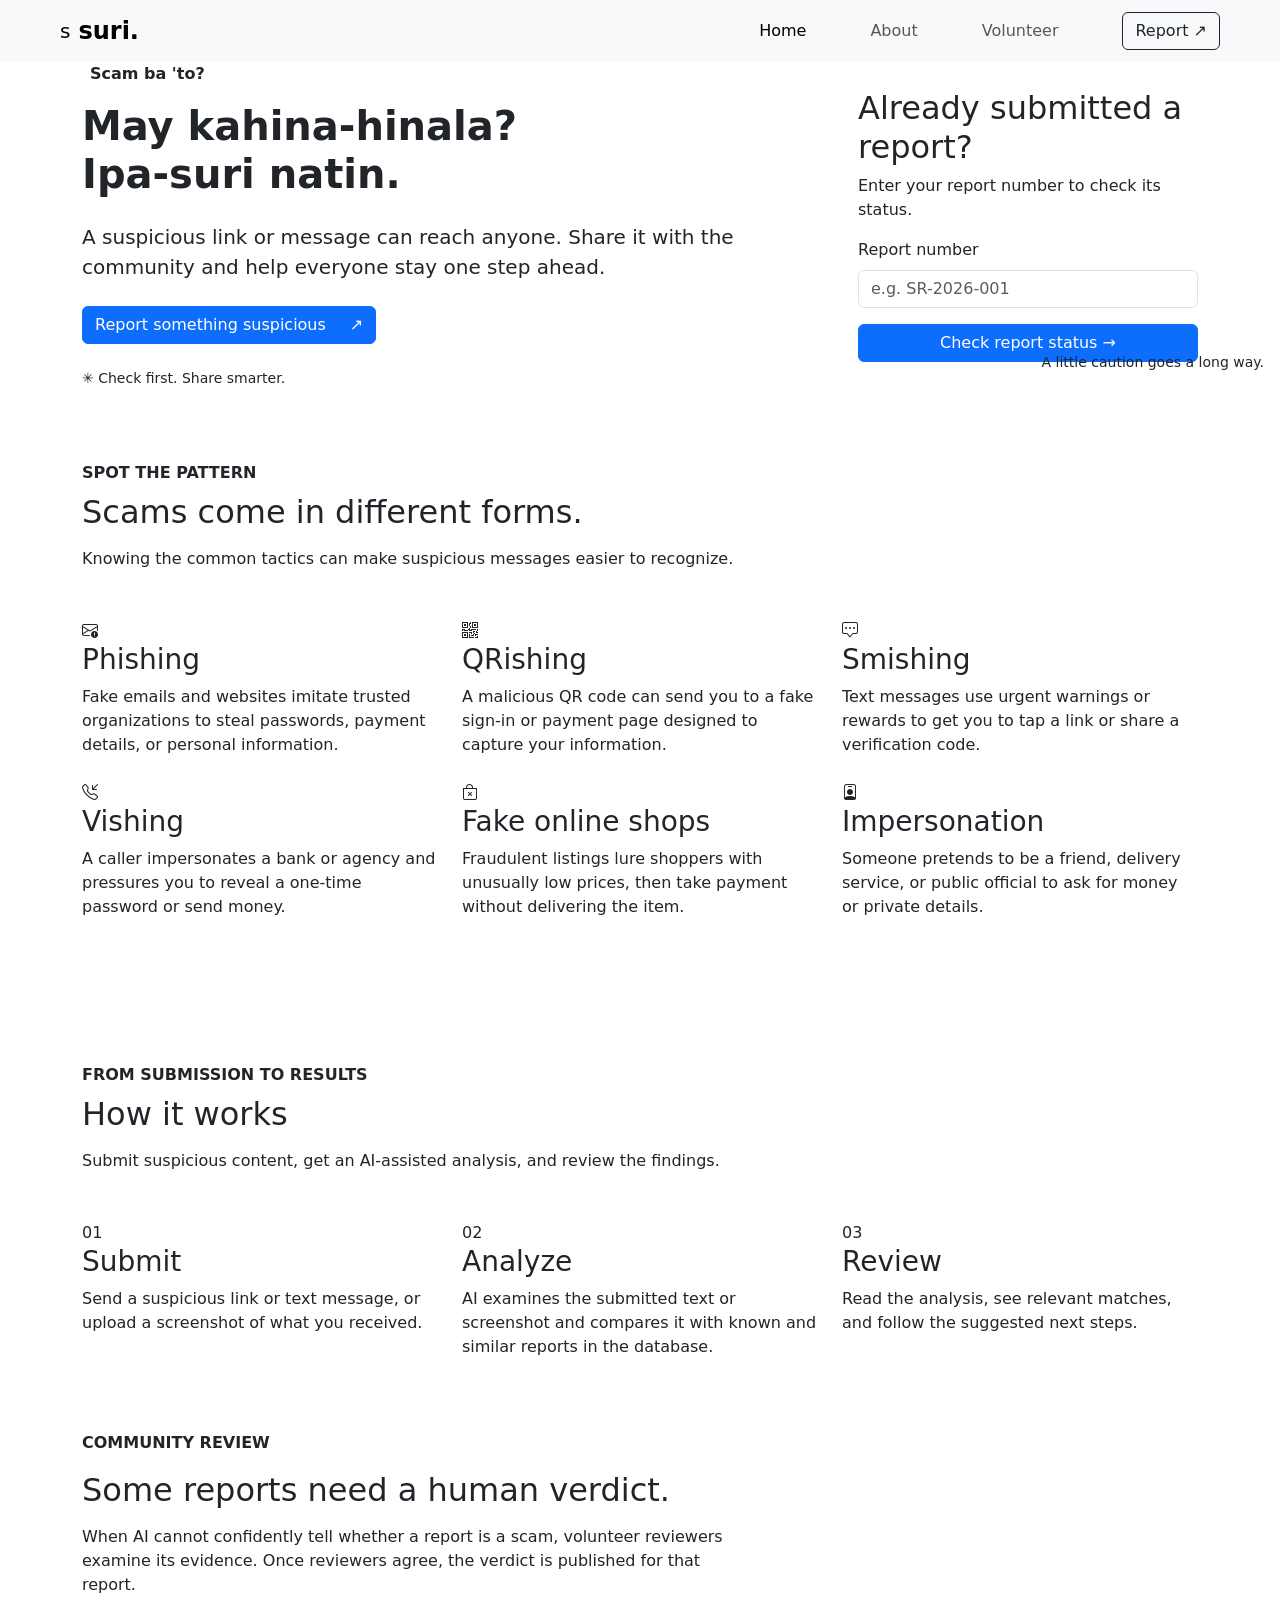
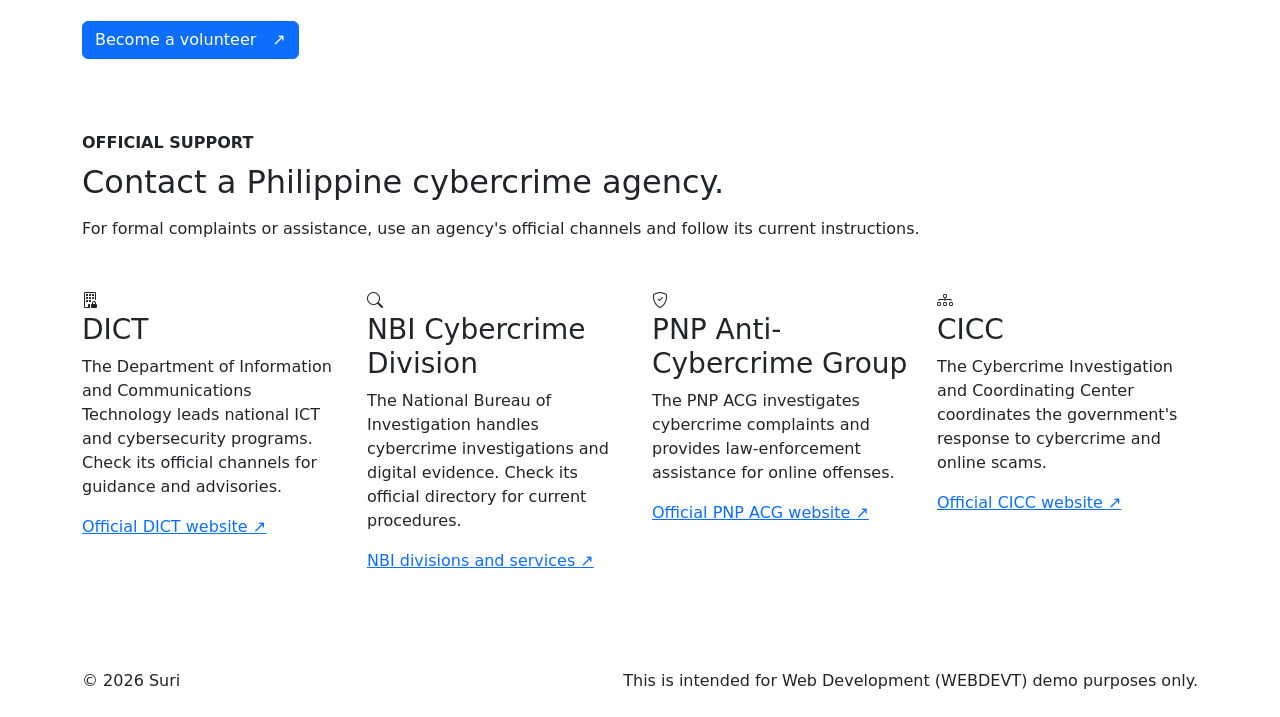
==== index.html @ 68a92396 "Skeletal Commits" ====
<!doctype html>
<html lang="en">
  <head>
    <meta charset="utf-8">
    <meta name="viewport" content="width=device-width, initial-scale=1">
    <meta name="theme-color" content="#f7f7f2">
    <meta name="description" content="A community space to check suspicious links and messages before they spread." >
    <title>Suri | Scam ba 'to?</title>

    <!-- Bootstrap supplies the responsive layout and common interface styles. -->
    <link href="https://cdn.jsdelivr.net/npm/bootstrap@5.3.3/dist/css/bootstrap.min.css" rel="stylesheet" integrity="sha384-QWTKZyjpPEjISv5WaRU9OFeRpok6YctnYmDr5pNlyT2bRjXh0JMhjY6hW+ALEwIH" crossorigin="anonymous">
    <link rel="stylesheet" href="https://cdn.jsdelivr.net/npm/bootstrap-icons@1.11.3/font/bootstrap-icons.min.css">
    <!-- A display font paired with a readable body font gives the page its own voice. -->
    <link rel="preconnect" href="https://fonts.googleapis.com">
    <link rel="preconnect" href="https://fonts.gstatic.com" crossorigin>
    <link href="https://fonts.googleapis.com/css2?family=DM+Sans:wght@400;500;600;700&family=Space+Grotesk:wght@500;600;700&display=swap" rel="stylesheet">
    <link rel="stylesheet" href="styles/index.css">
    <link rel="stylesheet" href="styles/menu.css">
    <link rel="stylesheet" href="styles/hero.css">
    <link rel="stylesheet" href="styles/report-lookup.css">
    <link rel="stylesheet" href="styles/scams.css">
    <link rel="stylesheet" href="styles/how-it-works.css">
    <link rel="stylesheet" href="styles/volunteer.css">
    <link rel="stylesheet" href="styles/agencies.css">
    <link rel="stylesheet" href="styles/footer.css">
    <script src="scripts/hero.js" defer></script>
    <script src="scripts/menu.js" defer></script>
    <script src="scripts/report-lookup.js" defer></script>
    <script src="scripts/volunteer.js" defer></script>
  </head>
  <body>
    <!-- A sticky header keeps the main actions close while the page is in view. -->
    <header class="navbar navbar-expand-md sticky-top bg-light px-3 px-lg-5">
      <div class="container-fluid">
      <a class="navbar-brand d-flex align-items-center gap-2 mb-0" href="#home" aria-label="Suri home">
        <span class="brand-mark" aria-hidden="true">s</span>
        <span class="brand-name fs-4 fw-bold">suri<span class="brand-period">.</span></span>
      </a>

      <button class="navbar-toggler" type="button" aria-label="Open navigation menu" aria-expanded="false" aria-controls="site-navigation">
        <span class="navbar-toggler-icon" aria-hidden="true"></span>
      </button>

      <nav class="collapse navbar-collapse justify-content-md-end" id="site-navigation" aria-label="Main navigation">
        <div class="navbar-nav align-items-md-center gap-md-5">
          <a class="nav-link active" href="#home" aria-current="page">Home</a>
          <a class="nav-link" href="#how-it-works">About</a>
          <a class="nav-link" href="#volunteer">Volunteer</a>
          <a class="btn btn-outline-dark ms-md-2" href="report.html">Report <span aria-hidden="true">↗</span></a>
        </div>
      </nav>
      </div>
    </header>

    <main>
      <!-- The hero fills the space below the header and uses a photo selected in scripts/hero.js. -->
      <section class="hero d-flex align-items-center position-relative overflow-hidden" id="home" aria-labelledby="hero-title">
        <div class="container position-relative">
          <div class="row g-5 align-items-center">
            <div class="col-lg-8 hero-content">
              <p class="hero-eyebrow d-flex align-items-center gap-2 fw-bold mb-3"><span class="eyebrow-dot" aria-hidden="true"></span> Scam ba 'to?</p>
              <h1 class="hero-title fw-semibold mb-0" id="hero-title">May kahina-hinala?<br><span>Ipa-suri natin.</span></h1>
              <p class="hero-description lead my-4">A suspicious link or message can reach anyone. Share it with the community and help everyone stay one step ahead.</p>
              <a class="btn btn-primary d-inline-flex align-items-center gap-4" href="report.html">Report something suspicious <span aria-hidden="true">↗</span></a>
              <p class="hero-note small mt-4 mb-0"><span aria-hidden="true">✳</span> Check first. Share smarter.</p>
            </div>
            <div class="col-lg-4">
              <aside class="report-lookup" id="report" aria-labelledby="report-lookup-title">
                <h2 class="report-lookup-title" id="report-lookup-title">Already submitted a report?</h2>
                <p class="report-lookup-copy">Enter your report number to check its status.</p>
                <form id="report-lookup-form">
                  <label class="form-label" for="report-number">Report number</label>
                  <input class="form-control mb-3" id="report-number" name="report-number" type="text" placeholder="e.g. SR-2026-001" autocomplete="off" required>
                  <button class="btn btn-primary w-100" type="submit">Check report status <span aria-hidden="true">→</span></button>
                  <p class="report-lookup-feedback small mt-3 mb-0" id="report-lookup-feedback" role="status" aria-live="polite" hidden></p>
                </form>
              </aside>
            </div>
          </div>
        </div>
        <p class="photo-credit position-absolute bottom-0 end-0 small m-3">A little caution goes a long way.</p>
      </section>

      <!-- Static cards introduce common scam categories without needing JavaScript. -->
      <section class="scam-types py-5" id="scam-types" aria-labelledby="scam-types-title">
        <div class="container py-lg-4">
          <div class="scam-types-heading mb-4 mb-lg-5">
            <p class="scam-types-kicker text-uppercase fw-bold mb-2">Spot the pattern</p>
            <h2 class="scam-types-title mb-3" id="scam-types-title">Scams come in different forms.</h2>
            <p class="scam-types-intro mb-0">Knowing the common tactics can make suspicious messages easier to recognize.</p>
          </div>

          <div class="row g-3 g-lg-4">
            <div class="col-md-6 col-lg-4">
              <article class="scam-card h-100">
                <span class="scam-icon" aria-hidden="true"><i class="bi bi-envelope-exclamation"></i></span>
                <h3 class="scam-card-title">Phishing</h3>
                <p class="scam-card-description mb-0">Fake emails and websites imitate trusted organizations to steal passwords, payment details, or personal information.</p>
              </article>
            </div>
            <div class="col-md-6 col-lg-4">
              <article class="scam-card h-100">
                <span class="scam-icon" aria-hidden="true"><i class="bi bi-qr-code"></i></span>
                <h3 class="scam-card-title">QRishing</h3>
                <p class="scam-card-description mb-0">A malicious QR code can send you to a fake sign-in or payment page designed to capture your information.</p>
              </article>
            </div>
            <div class="col-md-6 col-lg-4">
              <article class="scam-card h-100">
                <span class="scam-icon" aria-hidden="true"><i class="bi bi-chat-square-dots"></i></span>
                <h3 class="scam-card-title">Smishing</h3>
                <p class="scam-card-description mb-0">Text messages use urgent warnings or rewards to get you to tap a link or share a verification code.</p>
              </article>
            </div>
            <div class="col-md-6 col-lg-4">
              <article class="scam-card h-100">
                <span class="scam-icon" aria-hidden="true"><i class="bi bi-telephone-inbound"></i></span>
                <h3 class="scam-card-title">Vishing</h3>
                <p class="scam-card-description mb-0">A caller impersonates a bank or agency and pressures you to reveal a one-time password or send money.</p>
              </article>
            </div>
            <div class="col-md-6 col-lg-4">
              <article class="scam-card h-100">
                <span class="scam-icon" aria-hidden="true"><i class="bi bi-bag-x"></i></span>
                <h3 class="scam-card-title">Fake online shops</h3>
                <p class="scam-card-description mb-0">Fraudulent listings lure shoppers with unusually low prices, then take payment without delivering the item.</p>
              </article>
            </div>
            <div class="col-md-6 col-lg-4">
              <article class="scam-card h-100">
                <span class="scam-icon" aria-hidden="true"><i class="bi bi-person-badge"></i></span>
                <h3 class="scam-card-title">Impersonation</h3>
                <p class="scam-card-description mb-0">Someone pretends to be a friend, delivery service, or public official to ask for money or private details.</p>
              </article>
            </div>
          </div>
        </div>
      </section>

      <section class="how-it-works py-5" id="how-it-works" aria-labelledby="how-it-works-title">
        <div class="container py-lg-4">
          <div class="how-heading mb-5">
            <p class="how-kicker text-uppercase fw-bold mb-2">From submission to results</p>
            <h2 class="how-title mb-3" id="how-it-works-title">How it works</h2>
            <p class="how-intro mb-0">Submit suspicious content, get an AI-assisted analysis, and review the findings.</p>
          </div>

          <div class="how-steps row g-4 position-relative">
            <div class="col-md-4">
              <article class="how-step">
                <span class="step-number">01</span>
                <h3 class="step-title">Submit</h3>
                <p class="step-description mb-0">Send a suspicious link or text message, or upload a screenshot of what you received.</p>
              </article>
            </div>
            <div class="col-md-4">
              <article class="how-step">
                <span class="step-number">02</span>
                <h3 class="step-title">Analyze</h3>
                <p class="step-description mb-0">AI examines the submitted text or screenshot and compares it with known and similar reports in the database.</p>
              </article>
            </div>
            <div class="col-md-4">
              <article class="how-step">
                <span class="step-number">03</span>
                <h3 class="step-title">Review</h3>
                <p class="step-description mb-0">Read the analysis, see relevant matches, and follow the suggested next steps.</p>
              </article>
            </div>
          </div>
        </div>
      </section>

      <section class="volunteer-section position-relative d-flex align-items-center overflow-hidden" id="volunteer" aria-labelledby="volunteer-title">
        <div class="volunteer-parallax" aria-hidden="true"></div>
        <div class="volunteer-shade" aria-hidden="true"></div>
        <div class="container volunteer-content">
          <div class="row">
            <div class="col-lg-8 col-xl-7">
              <p class="volunteer-eyebrow text-uppercase fw-bold mb-3">Community review</p>
              <h2 class="volunteer-title mb-3" id="volunteer-title">Some reports need a human verdict.</h2>
              <p class="volunteer-description mb-4">When AI cannot confidently tell whether a report is a scam, volunteer reviewers examine its evidence. Once reviewers agree, the verdict is published for that report.</p>
              <button class="btn btn-primary d-inline-flex align-items-center gap-3" id="volunteer-button" type="button">Become a volunteer <span aria-hidden="true">↗</span></button>
              <p class="volunteer-feedback small mt-3 mb-0" id="volunteer-feedback" role="status" aria-live="polite" hidden></p>
            </div>
          </div>
        </div>
      </section>

      <section class="agency-directory py-5" id="agencies" aria-labelledby="agency-directory-title">
        <div class="container py-lg-4">
          <div class="agency-heading mb-4 mb-lg-5">
            <p class="agency-kicker text-uppercase fw-bold mb-2">Official support</p>
            <h2 class="agency-title mb-3" id="agency-directory-title">Contact a Philippine cybercrime agency.</h2>
            <p class="agency-intro mb-0">For formal complaints or assistance, use an agency's official channels and follow its current instructions.</p>
          </div>

          <div class="row g-3 g-lg-4">
            <div class="col-md-6 col-xl-3">
              <article class="agency-card h-100">
                <span class="agency-icon" aria-hidden="true"><i class="bi bi-building-lock"></i></span>
                <h3 class="agency-card-title">DICT</h3>
                <p class="agency-card-description">The Department of Information and Communications Technology leads national ICT and cybersecurity programs. Check its official channels for guidance and advisories.</p>
                <a class="agency-link" href="https://dict.gov.ph/" target="_blank" rel="noopener noreferrer">Official DICT website <span aria-hidden="true">↗</span></a>
              </article>
            </div>
            <div class="col-md-6 col-xl-3">
              <article class="agency-card h-100">
                <span class="agency-icon" aria-hidden="true"><i class="bi bi-search"></i></span>
                <h3 class="agency-card-title">NBI Cybercrime Division</h3>
                <p class="agency-card-description">The National Bureau of Investigation handles cybercrime investigations and digital evidence. Check its official directory for current procedures.</p>
                <a class="agency-link" href="https://nbi.gov.ph/overview/divisions/" target="_blank" rel="noopener noreferrer">NBI divisions and services <span aria-hidden="true">↗</span></a>
              </article>
            </div>
            <div class="col-md-6 col-xl-3">
              <article class="agency-card h-100">
                <span class="agency-icon" aria-hidden="true"><i class="bi bi-shield-check"></i></span>
                <h3 class="agency-card-title">PNP Anti-Cybercrime Group</h3>
                <p class="agency-card-description">The PNP ACG investigates cybercrime complaints and provides law-enforcement assistance for online offenses.</p>
                <a class="agency-link" href="https://acg.pnp.gov.ph/" target="_blank" rel="noopener noreferrer">Official PNP ACG website <span aria-hidden="true">↗</span></a>
              </article>
            </div>
            <div class="col-md-6 col-xl-3">
              <article class="agency-card h-100">
                <span class="agency-icon" aria-hidden="true"><i class="bi bi-diagram-3"></i></span>
                <h3 class="agency-card-title">CICC</h3>
                <p class="agency-card-description">The Cybercrime Investigation and Coordinating Center coordinates the government's response to cybercrime and online scams.</p>
                <a class="agency-link" href="https://cicc.gov.ph/" target="_blank" rel="noopener noreferrer">Official CICC website <span aria-hidden="true">↗</span></a>
              </article>
            </div>
          </div>
        </div>
      </section>
    </main>

    <footer class="site-footer py-4">
      <div class="container d-flex flex-column flex-sm-row justify-content-between align-items-sm-center gap-2">
        <p class="footer-copyright mb-0">&copy; 2026 Suri</p>
        <p class="footer-notice mb-0">This is intended for Web Development (WEBDEVT) demo purposes only.</p>
      </div>
    </footer>
  </body>
</html>
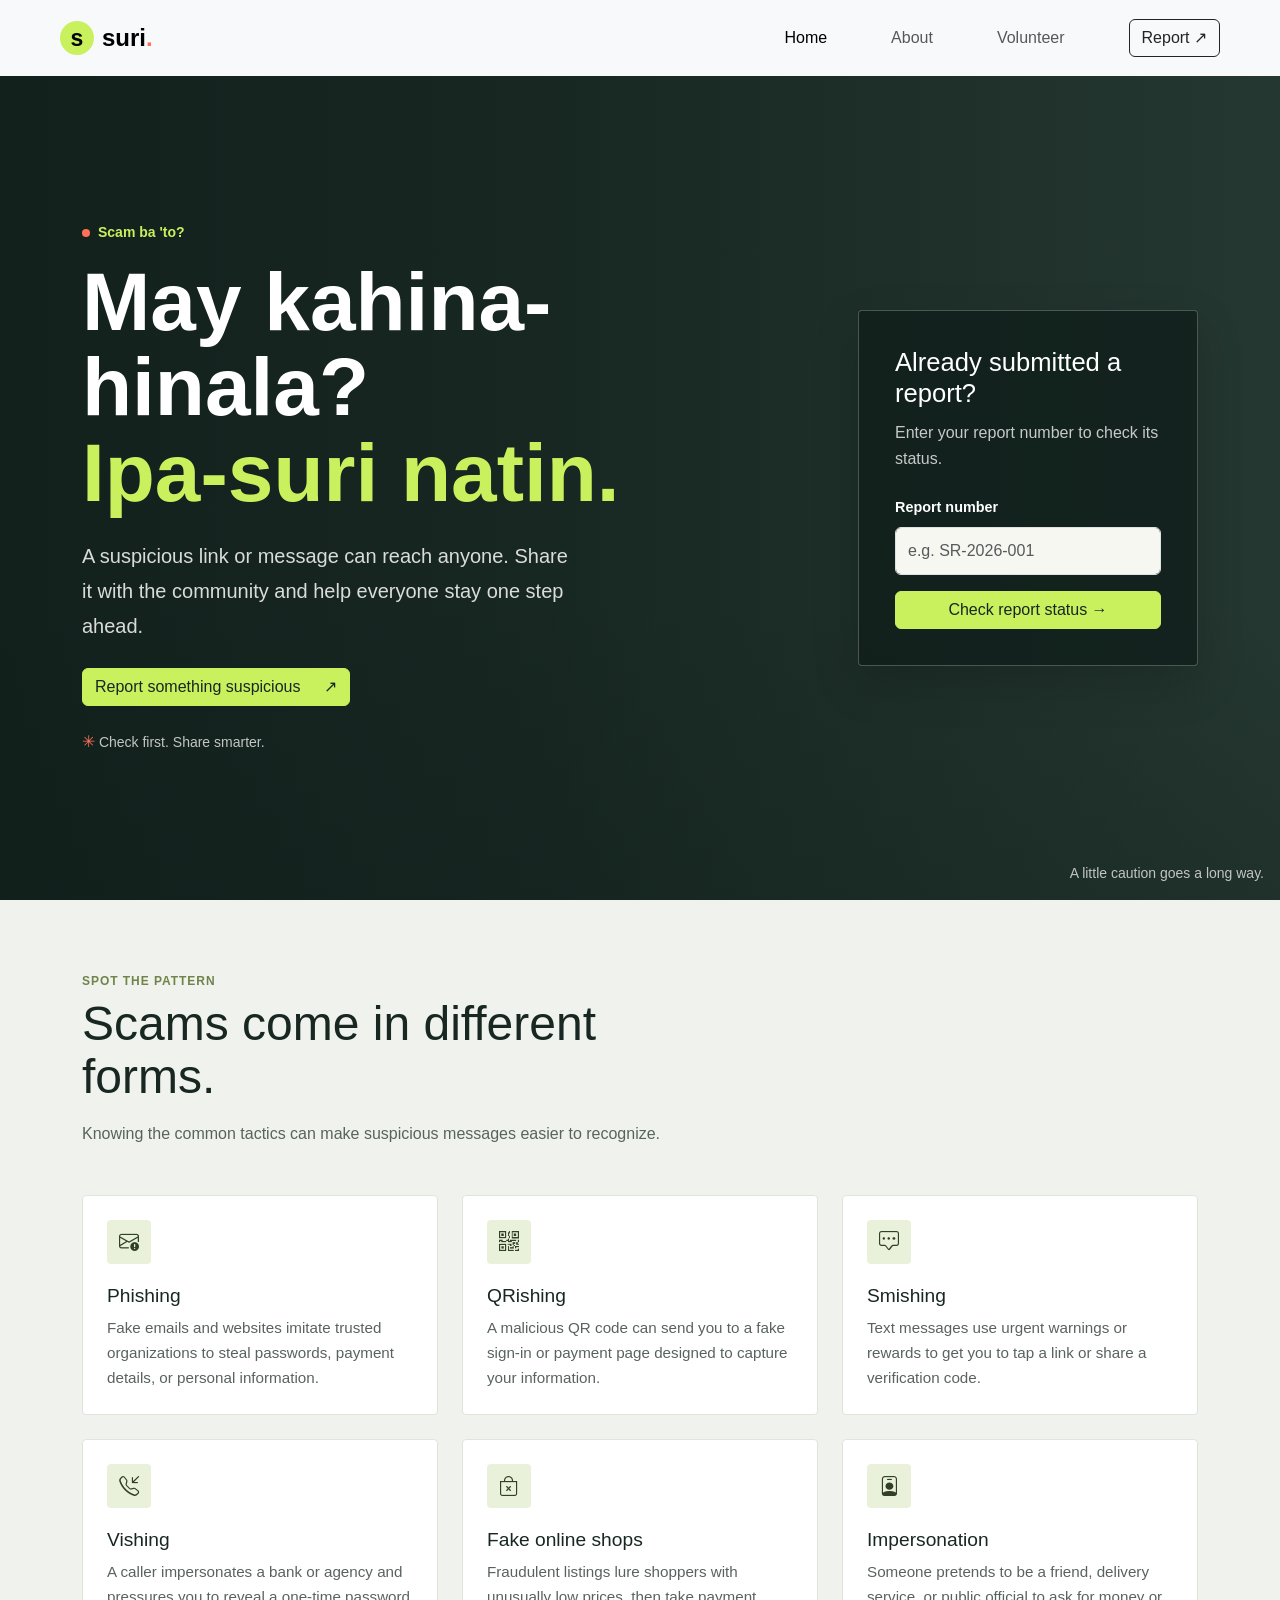
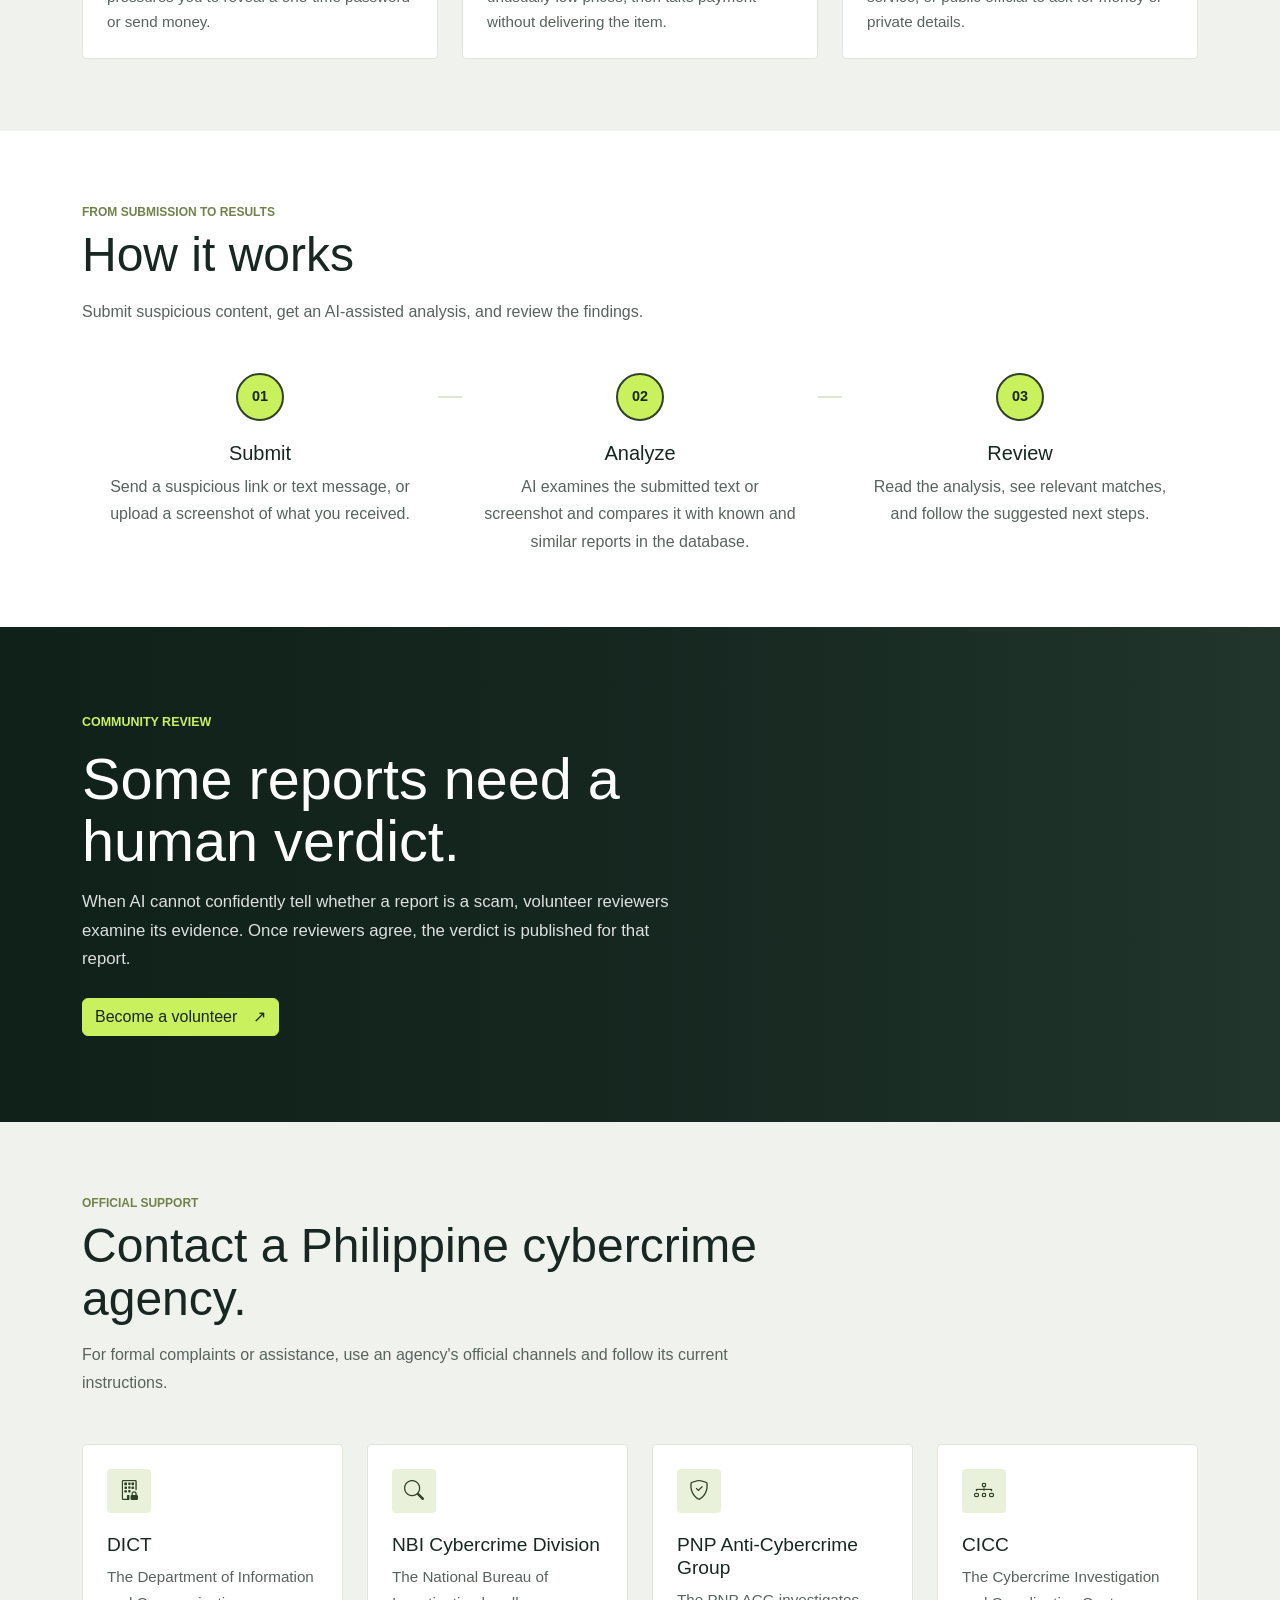
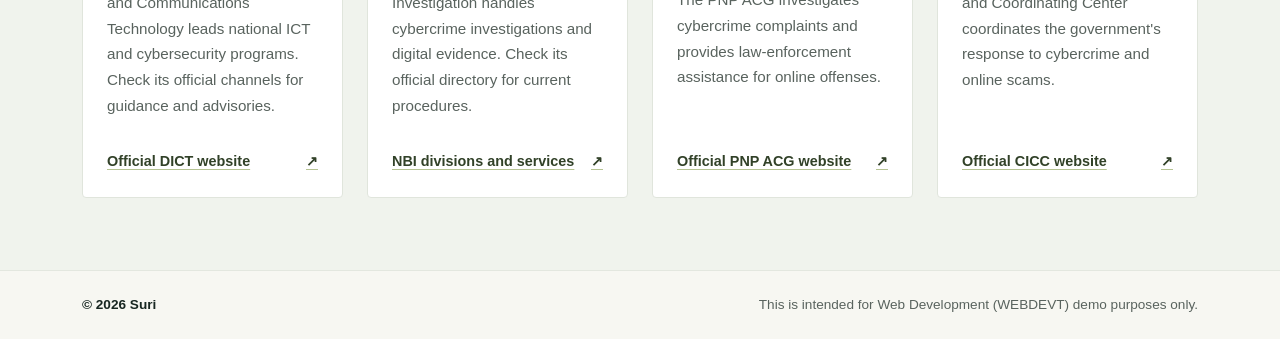
==== commit 6b35df8d: "testing" ====
--- a/index.html
+++ b/index.html
@@ -5,7 +5,7 @@
     <meta name="viewport" content="width=device-width, initial-scale=1">
     <meta name="theme-color" content="#f7f7f2">
     <meta name="description" content="A community space to check suspicious links and messages before they spread." >
-    <title>Suri | Scam ba 'to?</title>
+    <title>Suri | Scam</title>
 
     <!-- Bootstrap supplies the responsive layout and common interface styles. -->
     <link href="https://cdn.jsdelivr.net/npm/bootstrap@5.3.3/dist/css/bootstrap.min.css" rel="stylesheet" integrity="sha384-QWTKZyjpPEjISv5WaRU9OFeRpok6YctnYmDr5pNlyT2bRjXh0JMhjY6hW+ALEwIH" crossorigin="anonymous">
--- a/styles/index.css
+++ b/styles/index.css
@@ -0,0 +1,21 @@
+/* Shared design values and page-wide behavior belong to the homepage. */
+:root {
+  --ink: #182722;
+  --paper: #f7f7f2;
+  --green: #c9f15d;
+  --coral: #ff7059;
+  --display-font: "Space Grotesk", sans-serif;
+  --bs-body-font-family: "DM Sans", sans-serif;
+  --bs-body-color: var(--ink);
+  --bs-body-bg: var(--paper);
+}
+
+html {
+  scroll-behavior: smooth;
+}
+
+@media (prefers-reduced-motion: reduce) {
+  html {
+    scroll-behavior: auto;
+  }
+}
--- a/styles/menu.css
+++ b/styles/menu.css
@@ -0,0 +1,28 @@
+/* Custom navbar details complement Bootstrap's responsive navigation classes. */
+.navbar {
+  min-height: 76px;
+}
+
+.brand-mark {
+  display: grid;
+  width: 34px;
+  aspect-ratio: 1;
+  place-items: center;
+  border-radius: 50%;
+  background: var(--green);
+  font: 700 23px/1 var(--display-font);
+}
+
+.brand-name {
+  font-family: var(--display-font);
+}
+
+.brand-period {
+  color: var(--coral);
+}
+
+@media (max-width: 767.98px) {
+  .navbar {
+    min-height: 68px;
+  }
+}
--- a/styles/hero.css
+++ b/styles/hero.css
@@ -0,0 +1,108 @@
+/* Hero-only layout, contrast, and button colors. */
+.hero {
+  min-height: calc(100svh - 76px);
+  isolation: isolate;
+  background: #293c35 var(--hero-image) center 48% / cover;
+  color: white;
+}
+
+.hero::before {
+  position: absolute;
+  z-index: -1;
+  inset: 0;
+  background: linear-gradient(90deg, rgb(15 29 25 / 88%), rgb(15 29 25 / 68%) 43%, rgb(15 29 25 / 14%)), linear-gradient(0deg, rgb(15 29 25 / 25%), transparent 36%);
+  content: "";
+}
+
+.hero-content {
+  padding-block: clamp(4.75rem, 11vh, 7.75rem);
+  animation: arrive 650ms ease-out both;
+}
+
+.hero-eyebrow {
+  color: var(--green);
+  font-size: 14px;
+}
+
+.eyebrow-dot {
+  width: 8px;
+  height: 8px;
+  border-radius: 50%;
+  background: var(--coral);
+}
+
+.hero-title {
+  max-width: 900px;
+  font-family: var(--display-font);
+  font-size: clamp(2.8rem, 6.5vw, 5.125rem);
+  line-height: 1.04;
+}
+
+.hero-title span {
+  color: var(--green);
+}
+
+.hero-description {
+  max-width: 500px;
+  color: rgb(255 255 255 / 84%);
+  line-height: 1.75;
+}
+
+.btn-primary {
+  --bs-btn-color: var(--ink);
+  --bs-btn-bg: var(--green);
+  --bs-btn-border-color: var(--green);
+  --bs-btn-hover-color: var(--ink);
+  --bs-btn-hover-bg: #d8ff75;
+  --bs-btn-hover-border-color: #d8ff75;
+}
+
+.hero-note {
+  color: rgb(255 255 255 / 74%);
+}
+
+.hero-note span {
+  color: var(--coral);
+  font-size: 16px;
+}
+
+.photo-credit {
+  color: rgb(255 255 255 / 72%);
+}
+
+@keyframes arrive {
+  from {
+    opacity: 0;
+    transform: translateY(12px);
+  }
+
+  to {
+    opacity: 1;
+    transform: translateY(0);
+  }
+}
+
+@media (max-width: 767.98px) {
+  .hero {
+    min-height: calc(100svh - 68px);
+    background-position: 58% center;
+  }
+
+  .hero::before {
+    background: linear-gradient(90deg, rgb(15 29 25 / 84%), rgb(15 29 25 / 43%)), linear-gradient(0deg, rgb(15 29 25 / 30%), transparent 50%);
+  }
+
+  .hero-content {
+    padding-block: 4.75rem 1rem;
+  }
+
+  .hero-description {
+    font-size: 1rem;
+  }
+}
+
+@media (prefers-reduced-motion: reduce) {
+  .hero-content {
+    animation: none;
+  }
+}
--- a/styles/report-lookup.css
+++ b/styles/report-lookup.css
@@ -0,0 +1,34 @@
+/* The lookup panel is a standalone hero component. */
+.report-lookup {
+  padding: clamp(1.5rem, 3vw, 2.25rem);
+  border: 1px solid rgb(255 255 255 / 24%);
+  border-radius: 4px;
+  background: rgb(15 29 25 / 76%);
+  box-shadow: 0 18px 48px rgb(0 0 0 / 16%);
+}
+
+.report-lookup-title {
+  margin-bottom: 0.75rem;
+  font-family: var(--display-font);
+  font-size: clamp(1.4rem, 2vw, 1.8rem);
+  line-height: 1.2;
+}
+
+.report-lookup-copy {
+  margin-bottom: 1.5rem;
+  color: rgb(255 255 255 / 76%);
+  line-height: 1.6;
+}
+
+.report-lookup .form-label {
+  font-size: 0.9rem;
+  font-weight: 600;
+}
+
+.report-lookup .form-control {
+  min-height: 48px;
+}
+
+.report-lookup-feedback {
+  color: rgb(255 255 255 / 82%);
+}
--- a/styles/scams.css
+++ b/styles/scams.css
@@ -0,0 +1,74 @@
+/* Scam category cards use a quieter surface to separate learning content from the hero. */
+.scam-types {
+  background: #f0f3ed;
+}
+
+.scam-types-heading {
+  max-width: 640px;
+}
+
+.scam-types-kicker {
+  color: #71824b;
+  font-size: 0.75rem;
+  letter-spacing: 0.08em;
+}
+
+.scam-types-title {
+  color: var(--ink);
+  font-family: var(--display-font);
+  font-size: clamp(2rem, 4vw, 3rem);
+  line-height: 1.1;
+}
+
+.scam-types-intro {
+  color: #59635e;
+  line-height: 1.7;
+}
+
+.scam-card {
+  padding: 1.5rem;
+  border: 1px solid #e0e5dc;
+  border-radius: 4px;
+  background: #fff;
+  transition: border-color 160ms ease, transform 160ms ease;
+}
+
+.scam-card:hover {
+  transform: translateY(-3px);
+  border-color: #b5c392;
+}
+
+.scam-icon {
+  display: grid;
+  width: 44px;
+  height: 44px;
+  margin-bottom: 1.25rem;
+  place-items: center;
+  border-radius: 4px;
+  background: #eaf1db;
+  color: #314128;
+  font-size: 1.25rem;
+}
+
+.scam-card-title {
+  margin-bottom: 0.5rem;
+  color: var(--ink);
+  font-family: var(--display-font);
+  font-size: 1.2rem;
+}
+
+.scam-card-description {
+  color: #59635e;
+  font-size: 0.95rem;
+  line-height: 1.65;
+}
+
+@media (prefers-reduced-motion: reduce) {
+  .scam-card {
+    transition: none;
+  }
+
+  .scam-card:hover {
+    transform: none;
+  }
+}
--- a/styles/how-it-works.css
+++ b/styles/how-it-works.css
@@ -0,0 +1,94 @@
+/* A connected sequence turns the three steps into one easy-to-scan process. */
+.how-it-works {
+  background: #fff;
+}
+
+.how-heading {
+  max-width: 640px;
+}
+
+.how-kicker {
+  color: #71824b;
+  font-size: 0.75rem;
+}
+
+.how-title {
+  color: var(--ink);
+  font-family: var(--display-font);
+  font-size: clamp(2rem, 4vw, 3rem);
+  line-height: 1.1;
+}
+
+.how-intro,
+.step-description {
+  color: #59635e;
+  line-height: 1.7;
+}
+
+.how-steps::before {
+  position: absolute;
+  z-index: 0;
+  top: 47px;
+  right: 16.6667%;
+  left: 16.6667%;
+  height: 2px;
+  background: #dfe6d2;
+  content: "";
+}
+
+.how-step {
+  position: relative;
+  z-index: 1;
+  background: #fff;
+  text-align: center;
+}
+
+.step-number {
+  display: grid;
+  width: 48px;
+  height: 48px;
+  margin: 0 auto 1.25rem;
+  position: relative;
+  z-index: 1;
+  place-items: center;
+  border: 2px solid #314128;
+  border-radius: 50%;
+  background: var(--green);
+  color: var(--ink);
+  font-family: var(--display-font);
+  font-size: 0.9rem;
+  font-weight: 700;
+}
+
+.step-title {
+  margin-bottom: 0.5rem;
+  color: var(--ink);
+  font-family: var(--display-font);
+  font-size: 1.25rem;
+}
+
+.step-description {
+  max-width: 320px;
+  margin-right: auto;
+  margin-left: auto;
+}
+
+@media (max-width: 767.98px) {
+  .how-heading {
+    margin-bottom: 2rem !important;
+  }
+
+  .how-steps {
+    row-gap: 2rem !important;
+  }
+
+  .how-steps::before {
+    top: 48px;
+    right: auto;
+    bottom: 24px;
+    left: 50%;
+    width: 2px;
+    height: auto;
+    transform: translateX(-50%);
+  }
+}
--- a/styles/volunteer.css
+++ b/styles/volunteer.css
@@ -0,0 +1,68 @@
+/* The script pins this viewport-height image while the section scrolls past. */
+.volunteer-section {
+  min-height: 55svh;
+  isolation: isolate;
+  background-color: #263b32;
+  color: #fff;
+}
+
+.volunteer-parallax {
+  position: absolute;
+  z-index: -1;
+  inset: 0 0 auto;
+  height: 100svh;
+  background: url("https://images.unsplash.com/photo-1531206715517-5c0ba140b2b8?auto=format&fit=crop&w=2000&q=85") center 45% / cover;
+  will-change: transform;
+}
+
+.volunteer-shade {
+  position: absolute;
+  z-index: 0;
+  inset: 0;
+  background: linear-gradient(90deg, rgb(13 29 23 / 88%), rgb(13 29 23 / 66%) 52%, rgb(13 29 23 / 20%));
+}
+
+.volunteer-content {
+  position: relative;
+  z-index: 1;
+  padding-block: clamp(3.5rem, 8vh, 6rem);
+}
+
+.volunteer-eyebrow {
+  color: var(--green);
+  font-size: 0.78rem;
+}
+
+.volunteer-title {
+  max-width: 700px;
+  font-family: var(--display-font);
+  font-size: clamp(2.25rem, 4.5vw, 4rem);
+  line-height: 1.08;
+}
+
+.volunteer-description {
+  max-width: 620px;
+  color: rgb(255 255 255 / 86%);
+  font-size: 1.05rem;
+  line-height: 1.7;
+}
+
+.volunteer-feedback {
+  color: rgb(255 255 255 / 86%);
+}
+
+@media (max-width: 767.98px) {
+  .volunteer-section {
+    min-height: 55svh;
+  }
+
+  .volunteer-parallax {
+    background-position: 58% center;
+  }
+}
+
+@media (prefers-reduced-motion: reduce) {
+  .volunteer-parallax {
+    will-change: auto;
+  }
+}
--- a/styles/agencies.css
+++ b/styles/agencies.css
@@ -0,0 +1,78 @@
+/* Agency cards provide official starting points for people seeking direct assistance. */
+.agency-directory {
+  background: #f0f3ed;
+}
+
+.agency-heading {
+  max-width: 700px;
+}
+
+.agency-kicker {
+  color: #71824b;
+  font-size: 0.75rem;
+}
+
+.agency-title {
+  color: var(--ink);
+  font-family: var(--display-font);
+  font-size: clamp(2rem, 4vw, 3rem);
+  line-height: 1.1;
+}
+
+.agency-intro,
+.agency-card-description {
+  color: #59635e;
+  line-height: 1.7;
+}
+
+.agency-card {
+  display: flex;
+  flex-direction: column;
+  padding: 1.5rem;
+  border: 1px solid #e0e5dc;
+  border-radius: 4px;
+  background: #fff;
+}
+
+.agency-icon {
+  display: grid;
+  width: 44px;
+  height: 44px;
+  margin-bottom: 1.25rem;
+  place-items: center;
+  border-radius: 4px;
+  background: #eaf1db;
+  color: #314128;
+  font-size: 1.25rem;
+}
+
+.agency-card-title {
+  margin-bottom: 0.5rem;
+  color: var(--ink);
+  font-family: var(--display-font);
+  font-size: 1.2rem;
+}
+
+.agency-card-description {
+  flex-grow: 1;
+  font-size: 0.95rem;
+}
+
+.agency-link {
+  display: inline-flex;
+  align-items: center;
+  justify-content: space-between;
+  gap: 0.75rem;
+  margin-top: 1rem;
+  color: #314128;
+  font-size: 0.9rem;
+  font-weight: 700;
+  text-decoration: underline;
+  text-decoration-color: #b5c392;
+  text-underline-offset: 0.2em;
+}
+
+.agency-link:hover {
+  color: #182722;
+  text-decoration-color: currentColor;
+}
--- a/styles/footer.css
+++ b/styles/footer.css
@@ -0,0 +1,11 @@
+.site-footer {
+  border-top: 1px solid #e3e7df;
+  background: #f7f7f2;
+  color: #59635e;
+  font-size: 0.85rem;
+}
+
+.footer-copyright {
+  color: var(--ink);
+  font-weight: 600;
+}
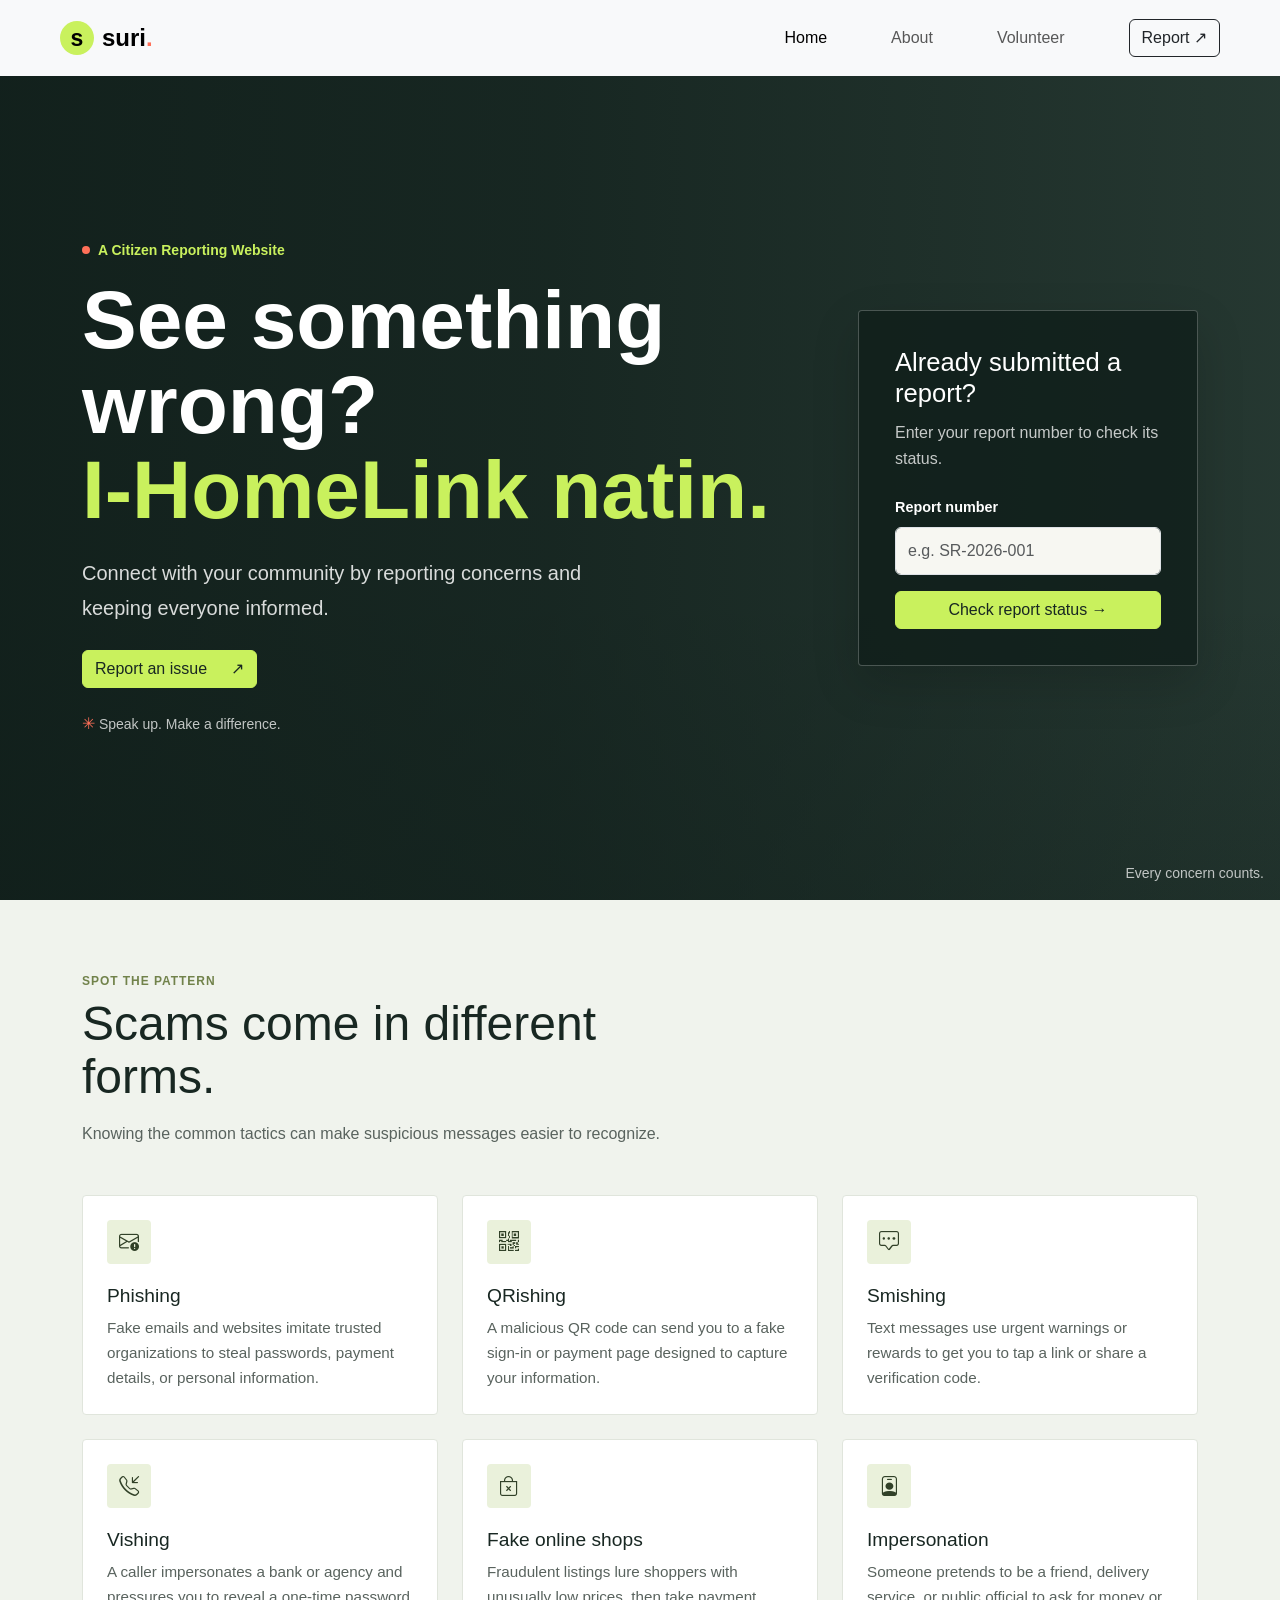
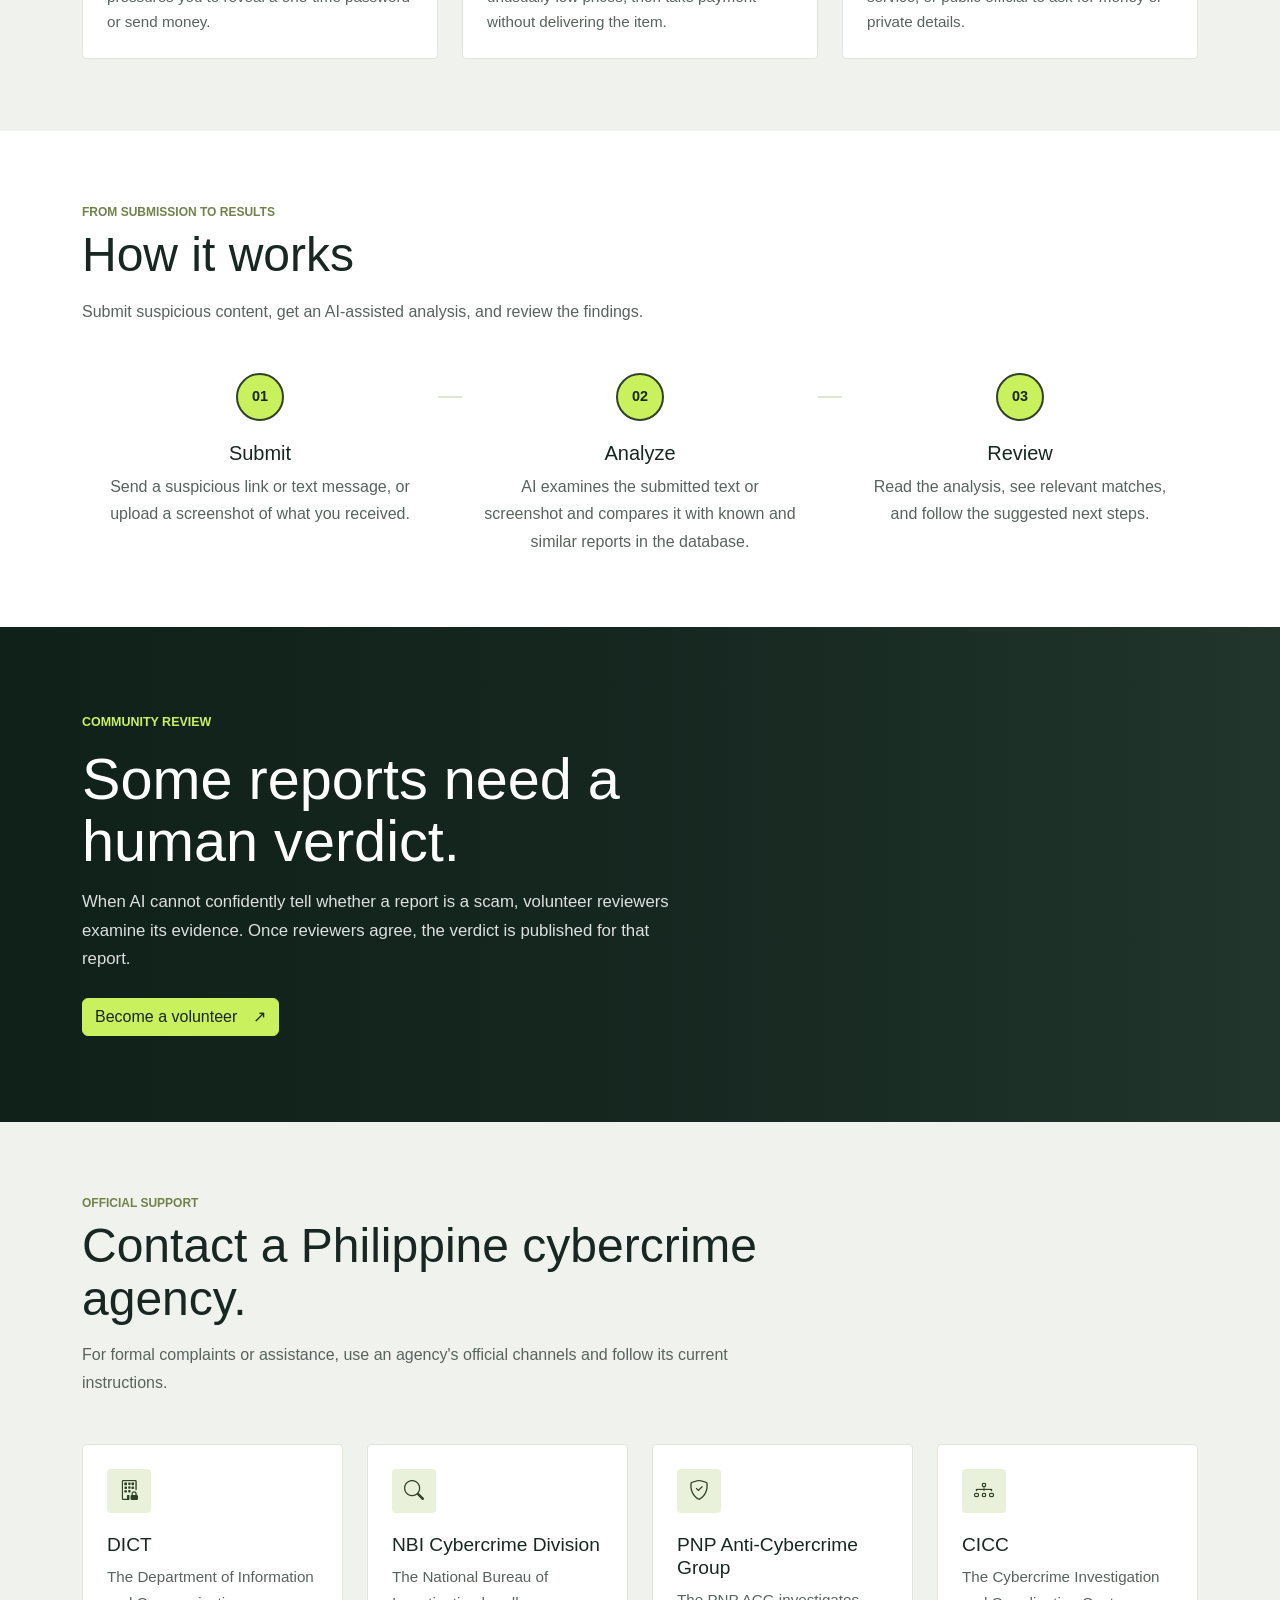
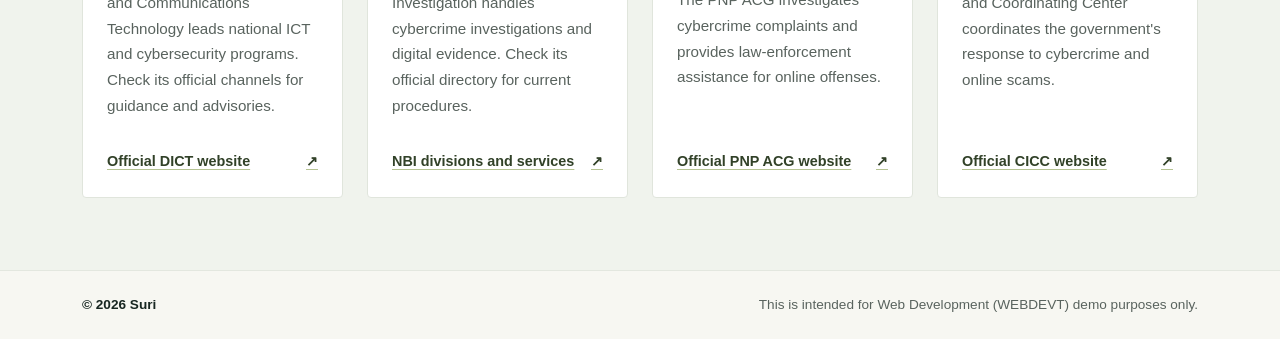
==== commit 88ea00cf: "Changed the text to cater HomeLink more" ====
--- a/index.html
+++ b/index.html
@@ -5,7 +5,7 @@
     <meta name="viewport" content="width=device-width, initial-scale=1">
     <meta name="theme-color" content="#f7f7f2">
     <meta name="description" content="A community space to check suspicious links and messages before they spread." >
-    <title>Suri | Scam</title>
+    <title>HomeLink | A Citizen Reporting Website </title>
 
     <!-- Bootstrap supplies the responsive layout and common interface styles. -->
     <link href="https://cdn.jsdelivr.net/npm/bootstrap@5.3.3/dist/css/bootstrap.min.css" rel="stylesheet" integrity="sha384-QWTKZyjpPEjISv5WaRU9OFeRpok6YctnYmDr5pNlyT2bRjXh0JMhjY6hW+ALEwIH" crossorigin="anonymous">
@@ -58,11 +58,11 @@
         <div class="container position-relative">
           <div class="row g-5 align-items-center">
             <div class="col-lg-8 hero-content">
-              <p class="hero-eyebrow d-flex align-items-center gap-2 fw-bold mb-3"><span class="eyebrow-dot" aria-hidden="true"></span> Scam ba 'to?</p>
-              <h1 class="hero-title fw-semibold mb-0" id="hero-title">May kahina-hinala?<br><span>Ipa-suri natin.</span></h1>
-              <p class="hero-description lead my-4">A suspicious link or message can reach anyone. Share it with the community and help everyone stay one step ahead.</p>
-              <a class="btn btn-primary d-inline-flex align-items-center gap-4" href="report.html">Report something suspicious <span aria-hidden="true">↗</span></a>
-              <p class="hero-note small mt-4 mb-0"><span aria-hidden="true">✳</span> Check first. Share smarter.</p>
+              <p class="hero-eyebrow d-flex align-items-center gap-2 fw-bold mb-3"><span class="eyebrow-dot" aria-hidden="true"></span> A Citizen Reporting Website</p>
+              <h1 class="hero-title fw-semibold mb-0" id="hero-title">See something wrong?<br><span>I-HomeLink natin.</span></h1>
+              <p class="hero-description lead my-4">Connect with your community by reporting concerns and keeping everyone informed.</p>
+              <a class="btn btn-primary d-inline-flex align-items-center gap-4" href="report.html">Report an issue <span aria-hidden="true">↗</span></a>
+              <p class="hero-note small mt-4 mb-0"><span aria-hidden="true">✳</span> Speak up. Make a difference.</p>
             </div>
             <div class="col-lg-4">
               <aside class="report-lookup" id="report" aria-labelledby="report-lookup-title">
@@ -78,7 +78,7 @@
             </div>
           </div>
         </div>
-        <p class="photo-credit position-absolute bottom-0 end-0 small m-3">A little caution goes a long way.</p>
+        <p class="photo-credit position-absolute bottom-0 end-0 small m-3">Every concern counts.</p>
       </section>
 
       <!-- Static cards introduce common scam categories without needing JavaScript. -->
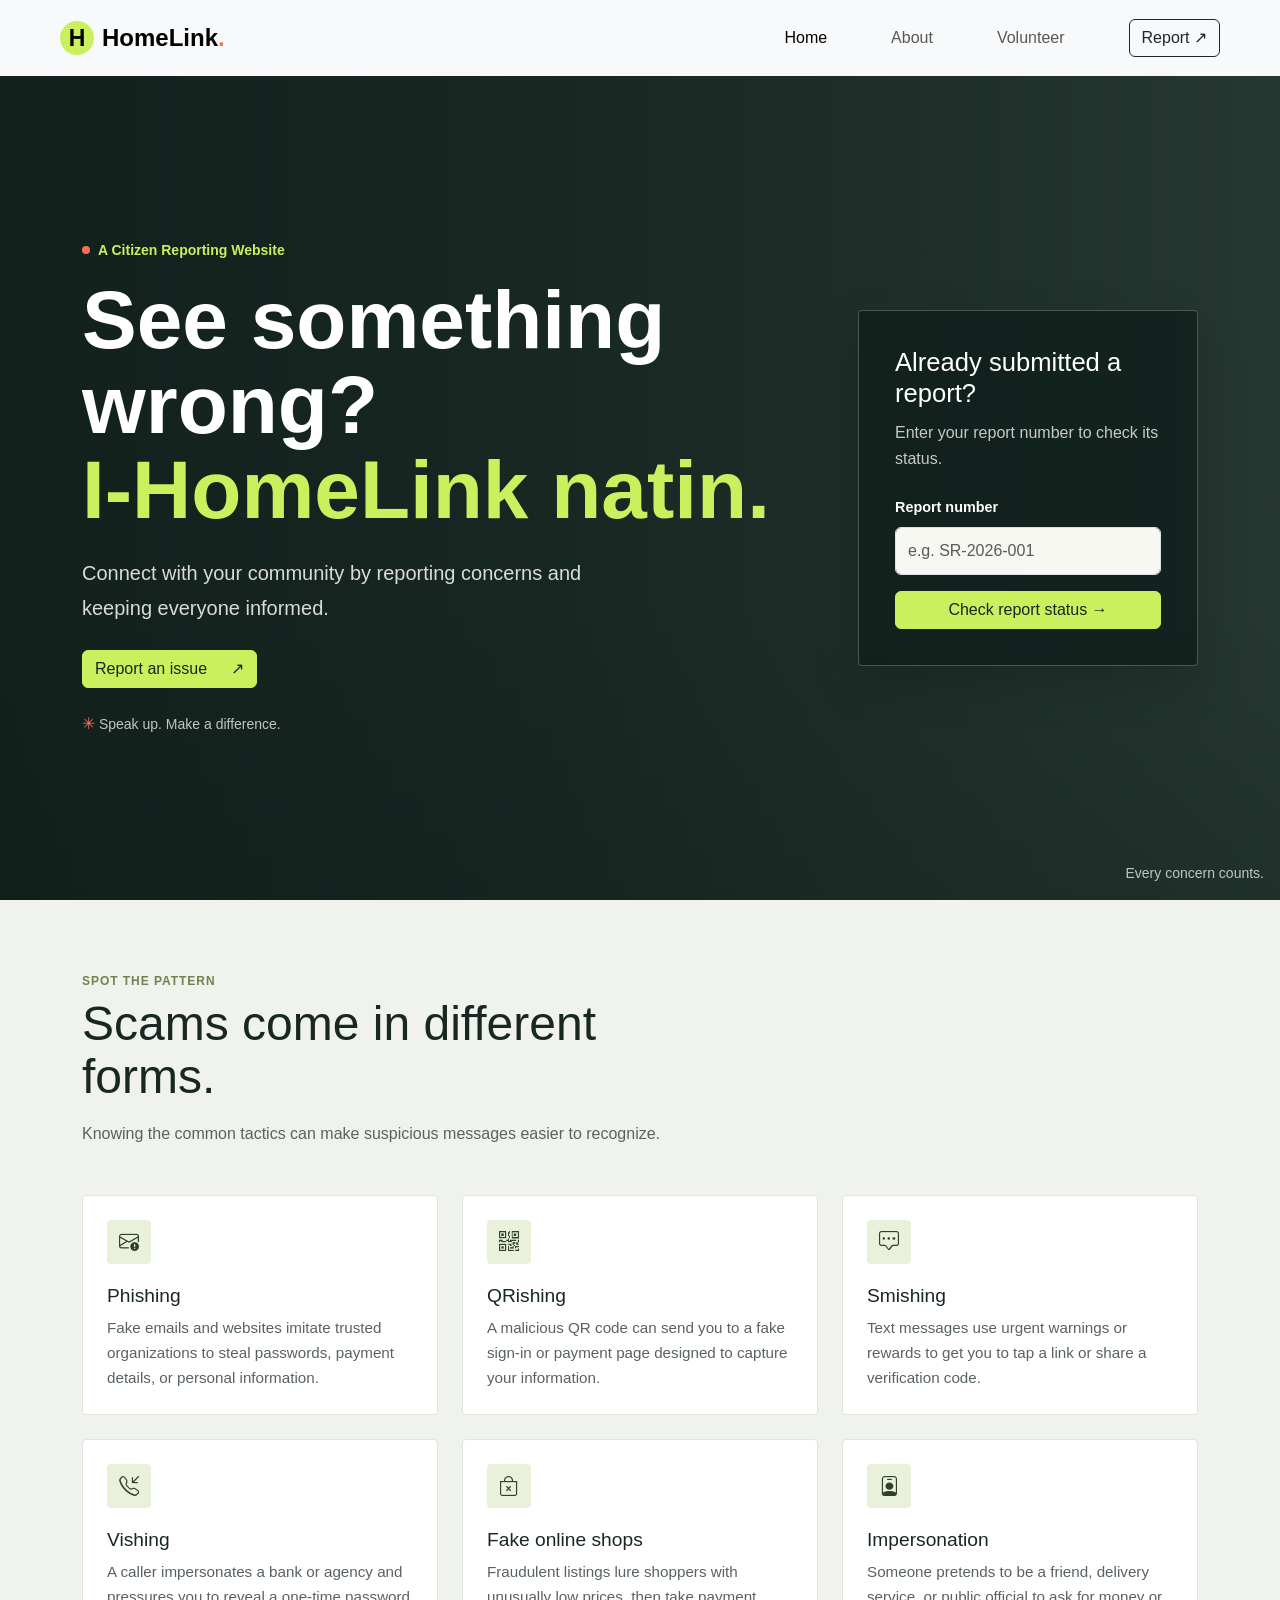
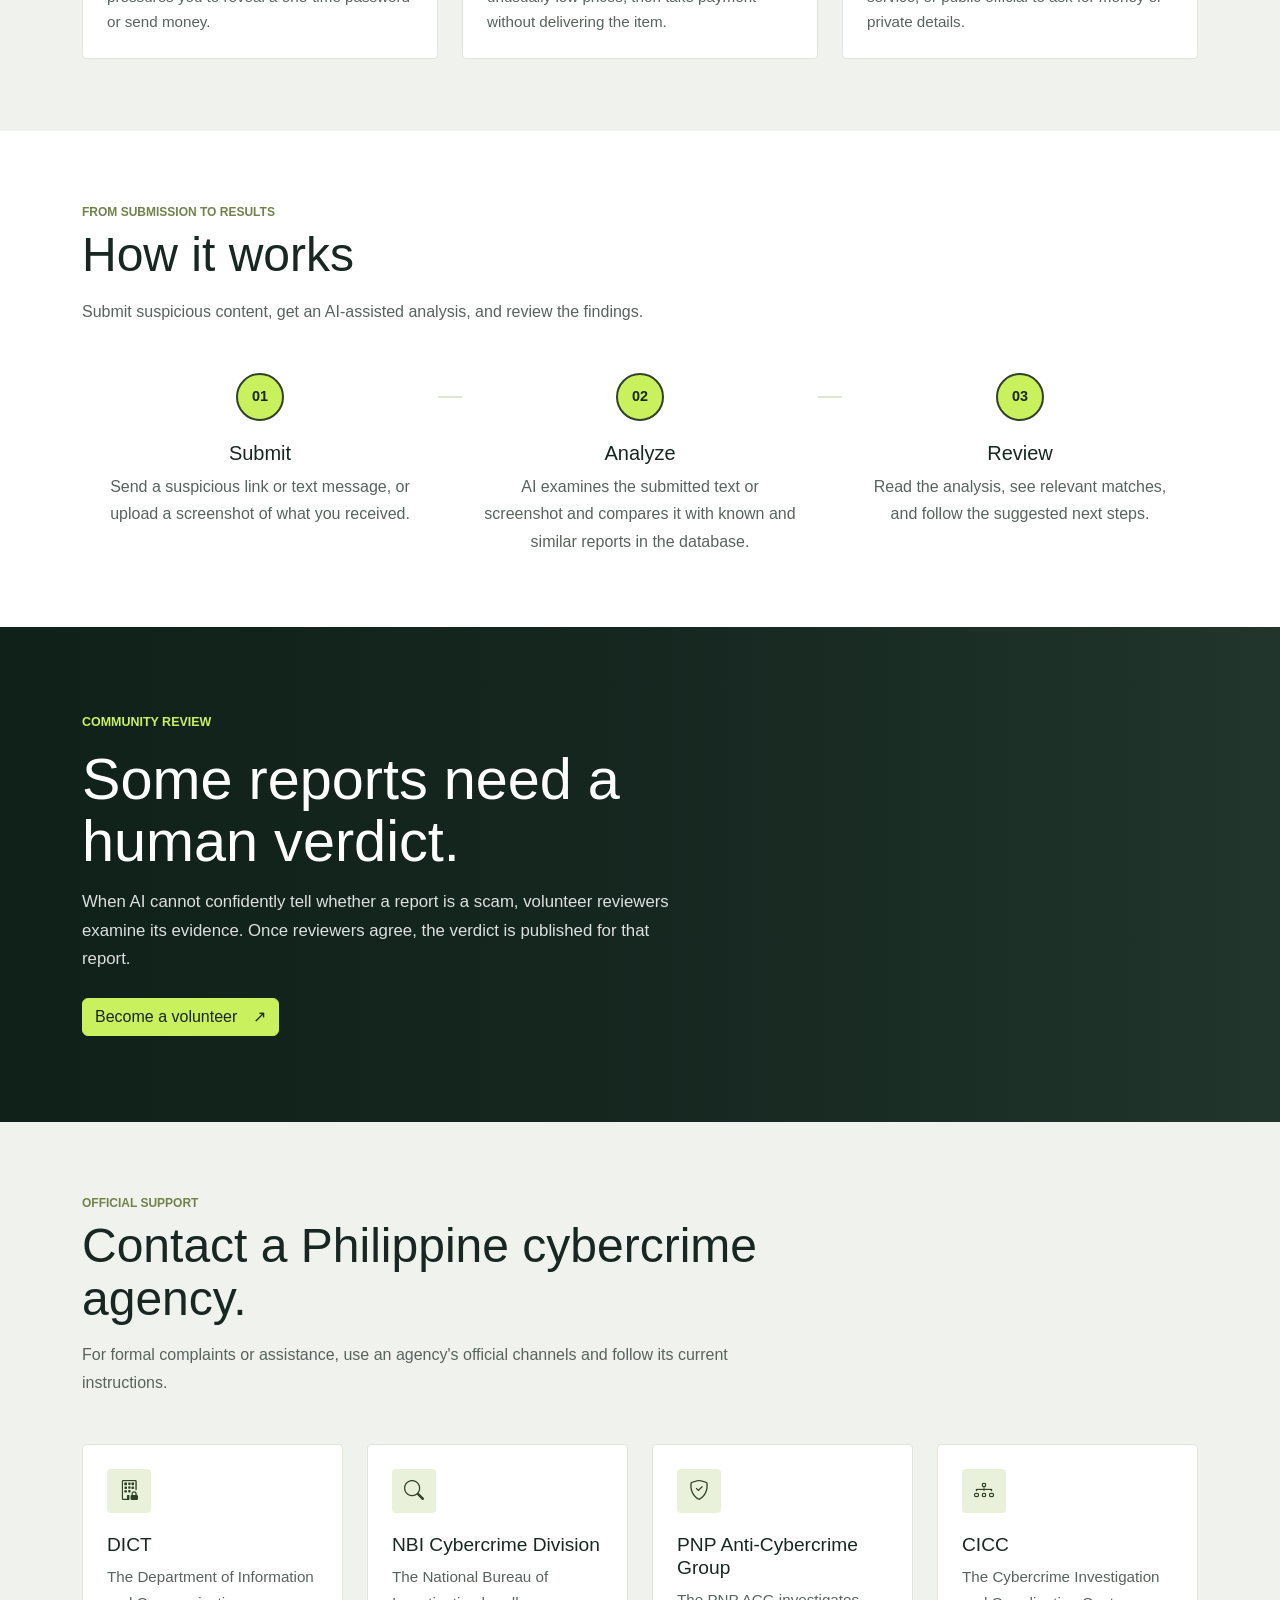
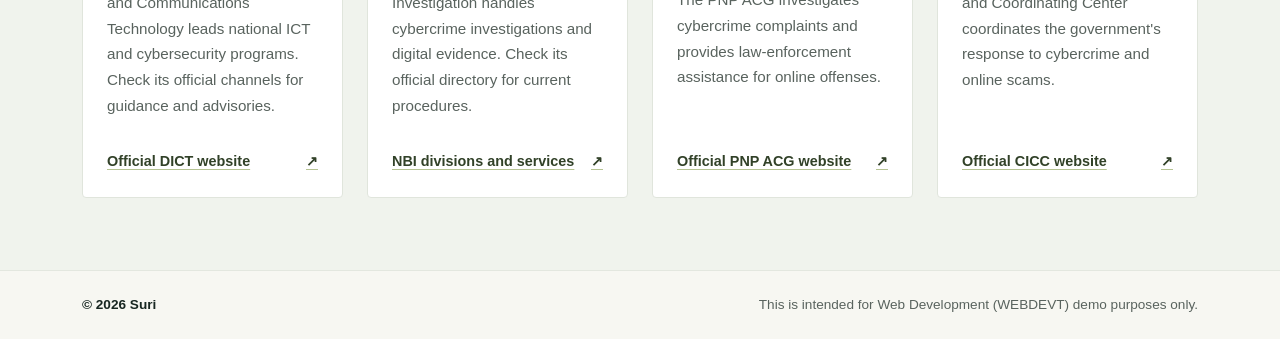
==== commit 6b765c30: "Added background pictures and updated logo name" ====
--- a/index.html
+++ b/index.html
@@ -33,8 +33,8 @@
     <header class="navbar navbar-expand-md sticky-top bg-light px-3 px-lg-5">
       <div class="container-fluid">
       <a class="navbar-brand d-flex align-items-center gap-2 mb-0" href="#home" aria-label="Suri home">
-        <span class="brand-mark" aria-hidden="true">s</span>
-        <span class="brand-name fs-4 fw-bold">suri<span class="brand-period">.</span></span>
+        <span class="brand-mark" aria-hidden="true">H</span>
+        <span class="brand-name fs-4 fw-bold">HomeLink<span class="brand-period">.</span></span>
       </a>
 
       <button class="navbar-toggler" type="button" aria-label="Open navigation menu" aria-expanded="false" aria-controls="site-navigation">
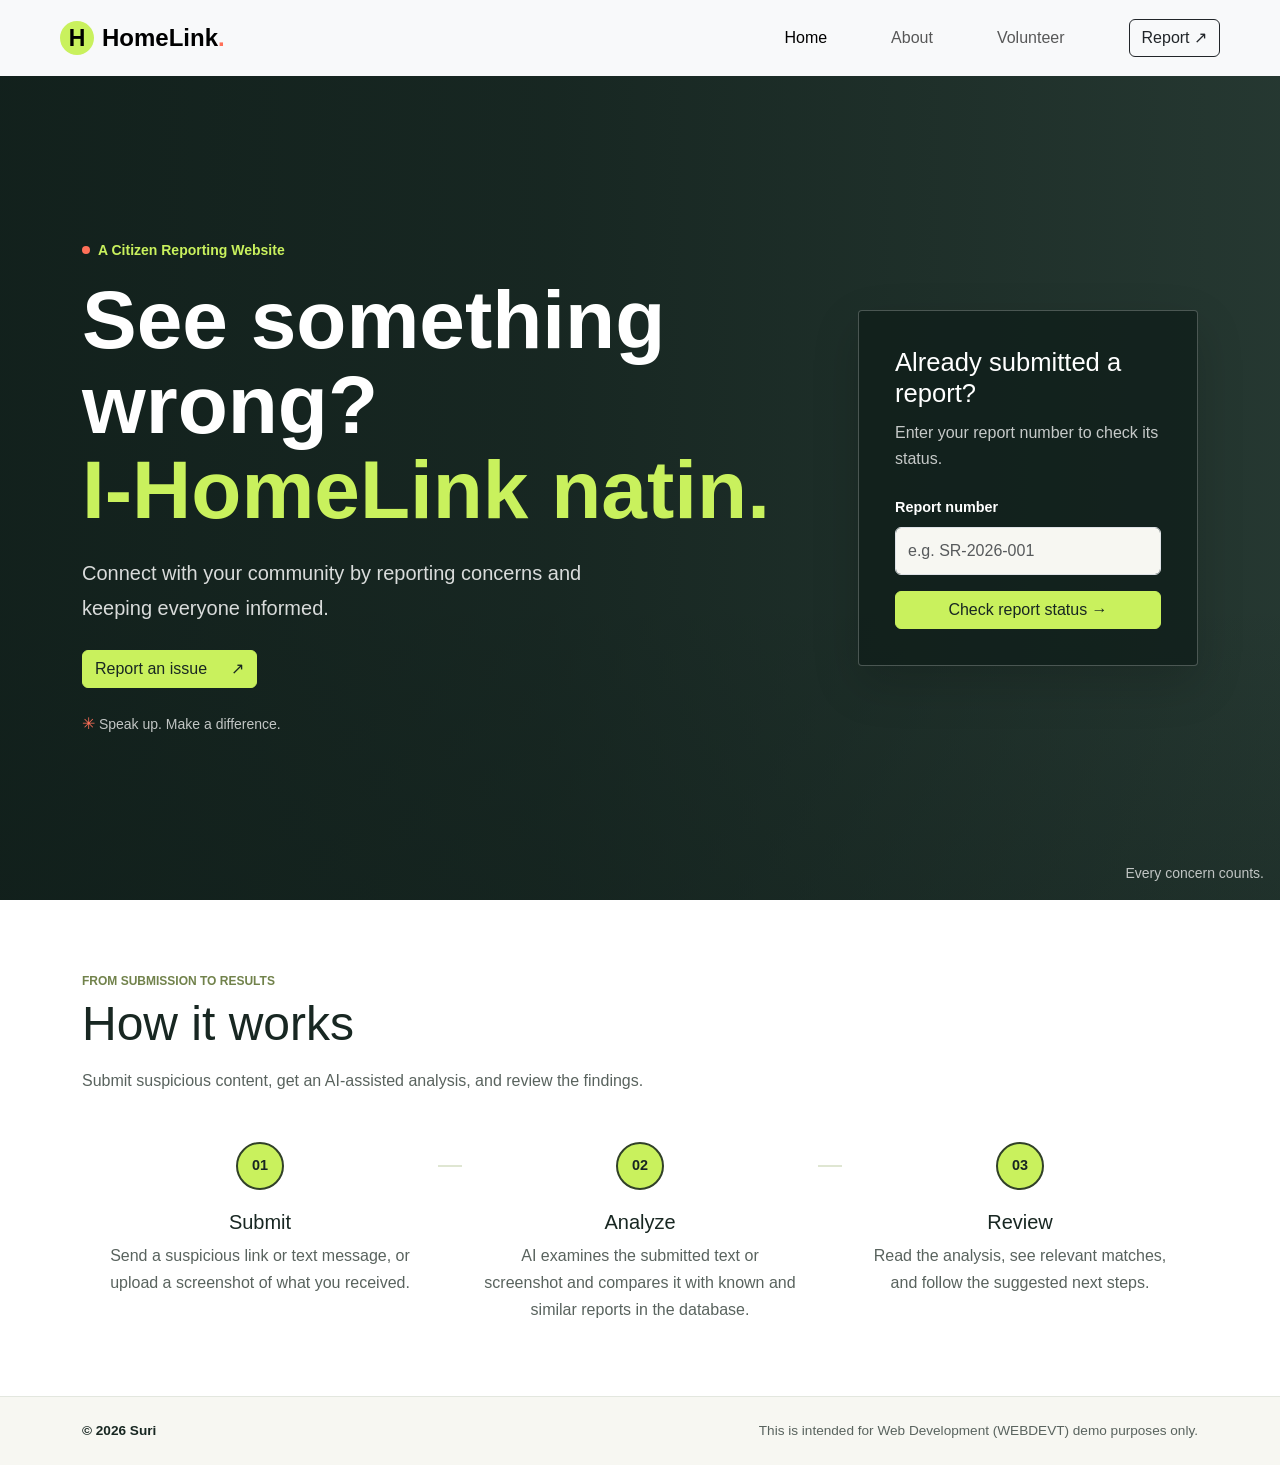
==== commit 8ab8a3c4: "Removed unnecessary sections in index" ====
--- a/index.html
+++ b/index.html
@@ -81,62 +81,6 @@
         <p class="photo-credit position-absolute bottom-0 end-0 small m-3">Every concern counts.</p>
       </section>
 
-      <!-- Static cards introduce common scam categories without needing JavaScript. -->
-      <section class="scam-types py-5" id="scam-types" aria-labelledby="scam-types-title">
-        <div class="container py-lg-4">
-          <div class="scam-types-heading mb-4 mb-lg-5">
-            <p class="scam-types-kicker text-uppercase fw-bold mb-2">Spot the pattern</p>
-            <h2 class="scam-types-title mb-3" id="scam-types-title">Scams come in different forms.</h2>
-            <p class="scam-types-intro mb-0">Knowing the common tactics can make suspicious messages easier to recognize.</p>
-          </div>
-
-          <div class="row g-3 g-lg-4">
-            <div class="col-md-6 col-lg-4">
-              <article class="scam-card h-100">
-                <span class="scam-icon" aria-hidden="true"><i class="bi bi-envelope-exclamation"></i></span>
-                <h3 class="scam-card-title">Phishing</h3>
-                <p class="scam-card-description mb-0">Fake emails and websites imitate trusted organizations to steal passwords, payment details, or personal information.</p>
-              </article>
-            </div>
-            <div class="col-md-6 col-lg-4">
-              <article class="scam-card h-100">
-                <span class="scam-icon" aria-hidden="true"><i class="bi bi-qr-code"></i></span>
-                <h3 class="scam-card-title">QRishing</h3>
-                <p class="scam-card-description mb-0">A malicious QR code can send you to a fake sign-in or payment page designed to capture your information.</p>
-              </article>
-            </div>
-            <div class="col-md-6 col-lg-4">
-              <article class="scam-card h-100">
-                <span class="scam-icon" aria-hidden="true"><i class="bi bi-chat-square-dots"></i></span>
-                <h3 class="scam-card-title">Smishing</h3>
-                <p class="scam-card-description mb-0">Text messages use urgent warnings or rewards to get you to tap a link or share a verification code.</p>
-              </article>
-            </div>
-            <div class="col-md-6 col-lg-4">
-              <article class="scam-card h-100">
-                <span class="scam-icon" aria-hidden="true"><i class="bi bi-telephone-inbound"></i></span>
-                <h3 class="scam-card-title">Vishing</h3>
-                <p class="scam-card-description mb-0">A caller impersonates a bank or agency and pressures you to reveal a one-time password or send money.</p>
-              </article>
-            </div>
-            <div class="col-md-6 col-lg-4">
-              <article class="scam-card h-100">
-                <span class="scam-icon" aria-hidden="true"><i class="bi bi-bag-x"></i></span>
-                <h3 class="scam-card-title">Fake online shops</h3>
-                <p class="scam-card-description mb-0">Fraudulent listings lure shoppers with unusually low prices, then take payment without delivering the item.</p>
-              </article>
-            </div>
-            <div class="col-md-6 col-lg-4">
-              <article class="scam-card h-100">
-                <span class="scam-icon" aria-hidden="true"><i class="bi bi-person-badge"></i></span>
-                <h3 class="scam-card-title">Impersonation</h3>
-                <p class="scam-card-description mb-0">Someone pretends to be a friend, delivery service, or public official to ask for money or private details.</p>
-              </article>
-            </div>
-          </div>
-        </div>
-      </section>
-
       <section class="how-it-works py-5" id="how-it-works" aria-labelledby="how-it-works-title">
         <div class="container py-lg-4">
           <div class="how-heading mb-5">
@@ -171,66 +115,6 @@
         </div>
       </section>
 
-      <section class="volunteer-section position-relative d-flex align-items-center overflow-hidden" id="volunteer" aria-labelledby="volunteer-title">
-        <div class="volunteer-parallax" aria-hidden="true"></div>
-        <div class="volunteer-shade" aria-hidden="true"></div>
-        <div class="container volunteer-content">
-          <div class="row">
-            <div class="col-lg-8 col-xl-7">
-              <p class="volunteer-eyebrow text-uppercase fw-bold mb-3">Community review</p>
-              <h2 class="volunteer-title mb-3" id="volunteer-title">Some reports need a human verdict.</h2>
-              <p class="volunteer-description mb-4">When AI cannot confidently tell whether a report is a scam, volunteer reviewers examine its evidence. Once reviewers agree, the verdict is published for that report.</p>
-              <button class="btn btn-primary d-inline-flex align-items-center gap-3" id="volunteer-button" type="button">Become a volunteer <span aria-hidden="true">↗</span></button>
-              <p class="volunteer-feedback small mt-3 mb-0" id="volunteer-feedback" role="status" aria-live="polite" hidden></p>
-            </div>
-          </div>
-        </div>
-      </section>
-
-      <section class="agency-directory py-5" id="agencies" aria-labelledby="agency-directory-title">
-        <div class="container py-lg-4">
-          <div class="agency-heading mb-4 mb-lg-5">
-            <p class="agency-kicker text-uppercase fw-bold mb-2">Official support</p>
-            <h2 class="agency-title mb-3" id="agency-directory-title">Contact a Philippine cybercrime agency.</h2>
-            <p class="agency-intro mb-0">For formal complaints or assistance, use an agency's official channels and follow its current instructions.</p>
-          </div>
-
-          <div class="row g-3 g-lg-4">
-            <div class="col-md-6 col-xl-3">
-              <article class="agency-card h-100">
-                <span class="agency-icon" aria-hidden="true"><i class="bi bi-building-lock"></i></span>
-                <h3 class="agency-card-title">DICT</h3>
-                <p class="agency-card-description">The Department of Information and Communications Technology leads national ICT and cybersecurity programs. Check its official channels for guidance and advisories.</p>
-                <a class="agency-link" href="https://dict.gov.ph/" target="_blank" rel="noopener noreferrer">Official DICT website <span aria-hidden="true">↗</span></a>
-              </article>
-            </div>
-            <div class="col-md-6 col-xl-3">
-              <article class="agency-card h-100">
-                <span class="agency-icon" aria-hidden="true"><i class="bi bi-search"></i></span>
-                <h3 class="agency-card-title">NBI Cybercrime Division</h3>
-                <p class="agency-card-description">The National Bureau of Investigation handles cybercrime investigations and digital evidence. Check its official directory for current procedures.</p>
-                <a class="agency-link" href="https://nbi.gov.ph/overview/divisions/" target="_blank" rel="noopener noreferrer">NBI divisions and services <span aria-hidden="true">↗</span></a>
-              </article>
-            </div>
-            <div class="col-md-6 col-xl-3">
-              <article class="agency-card h-100">
-                <span class="agency-icon" aria-hidden="true"><i class="bi bi-shield-check"></i></span>
-                <h3 class="agency-card-title">PNP Anti-Cybercrime Group</h3>
-                <p class="agency-card-description">The PNP ACG investigates cybercrime complaints and provides law-enforcement assistance for online offenses.</p>
-                <a class="agency-link" href="https://acg.pnp.gov.ph/" target="_blank" rel="noopener noreferrer">Official PNP ACG website <span aria-hidden="true">↗</span></a>
-              </article>
-            </div>
-            <div class="col-md-6 col-xl-3">
-              <article class="agency-card h-100">
-                <span class="agency-icon" aria-hidden="true"><i class="bi bi-diagram-3"></i></span>
-                <h3 class="agency-card-title">CICC</h3>
-                <p class="agency-card-description">The Cybercrime Investigation and Coordinating Center coordinates the government's response to cybercrime and online scams.</p>
-                <a class="agency-link" href="https://cicc.gov.ph/" target="_blank" rel="noopener noreferrer">Official CICC website <span aria-hidden="true">↗</span></a>
-              </article>
-            </div>
-          </div>
-        </div>
-      </section>
     </main>
 
     <footer class="site-footer py-4">
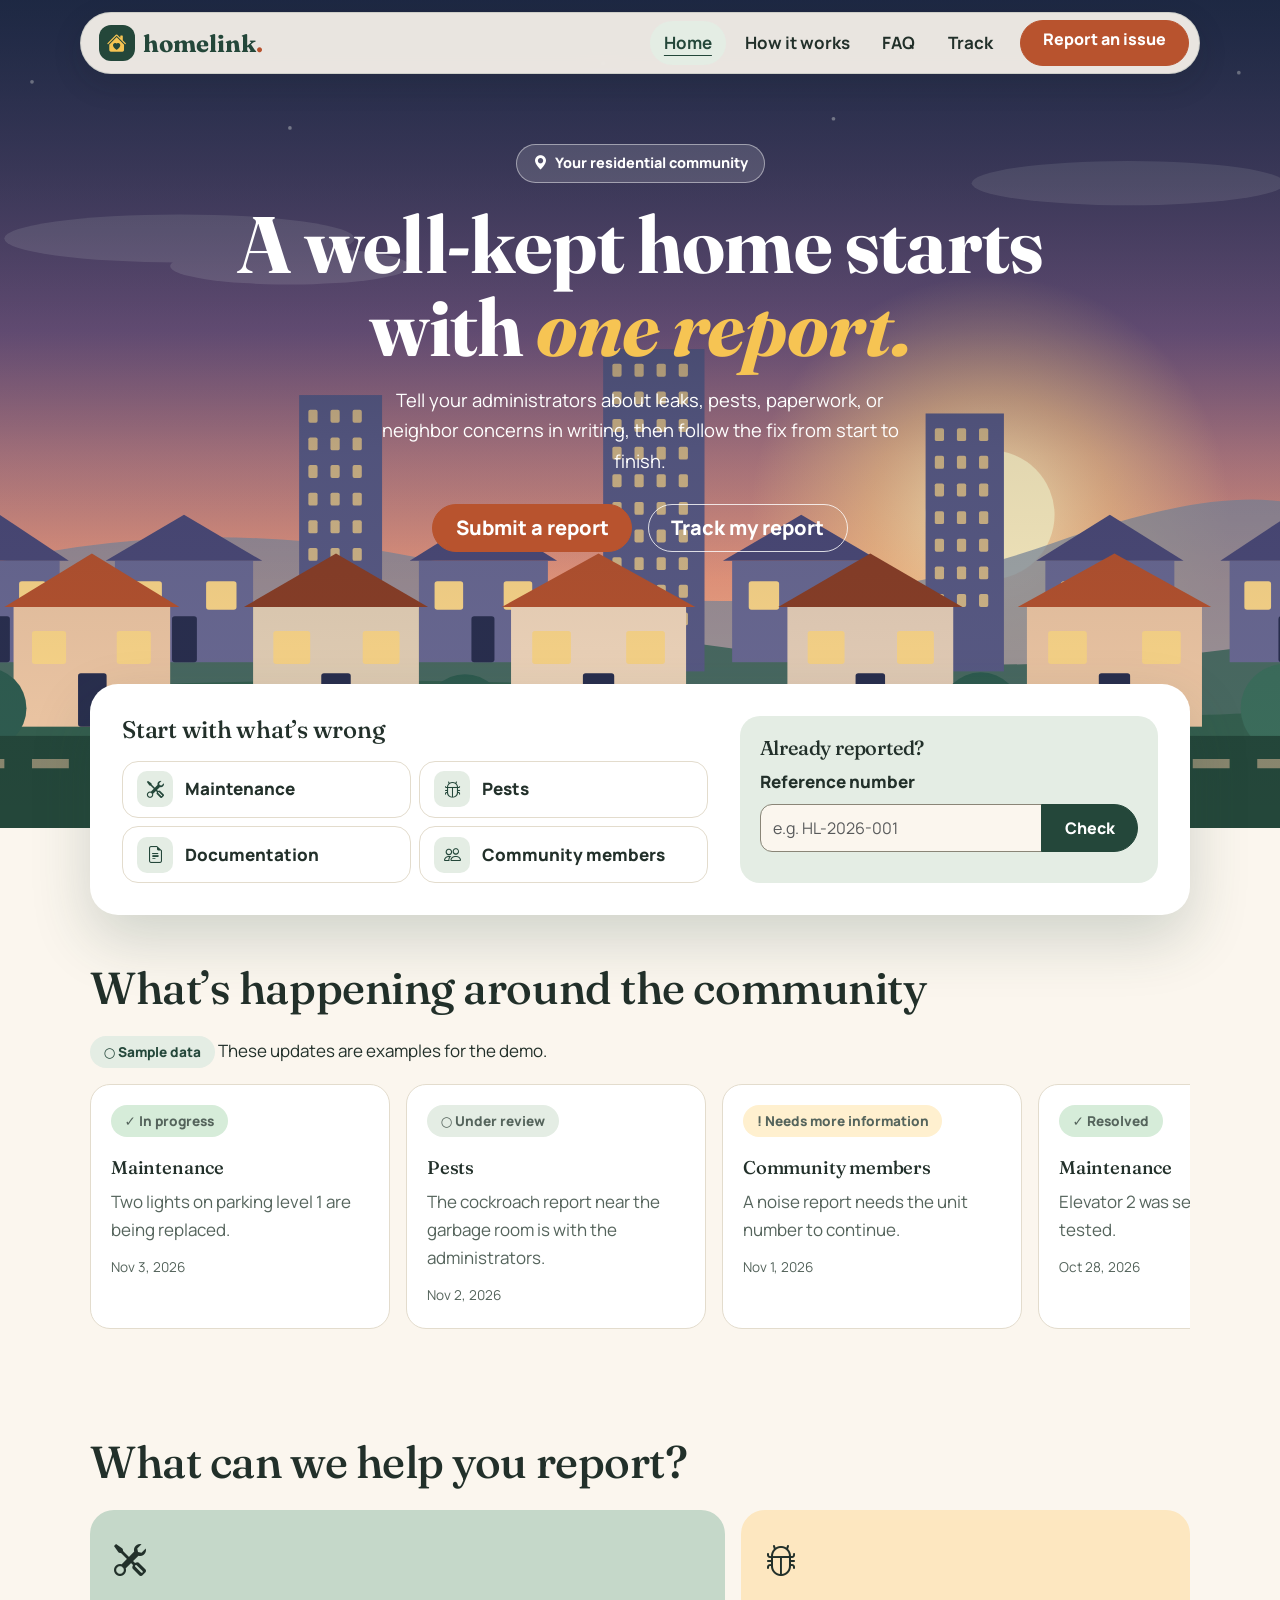
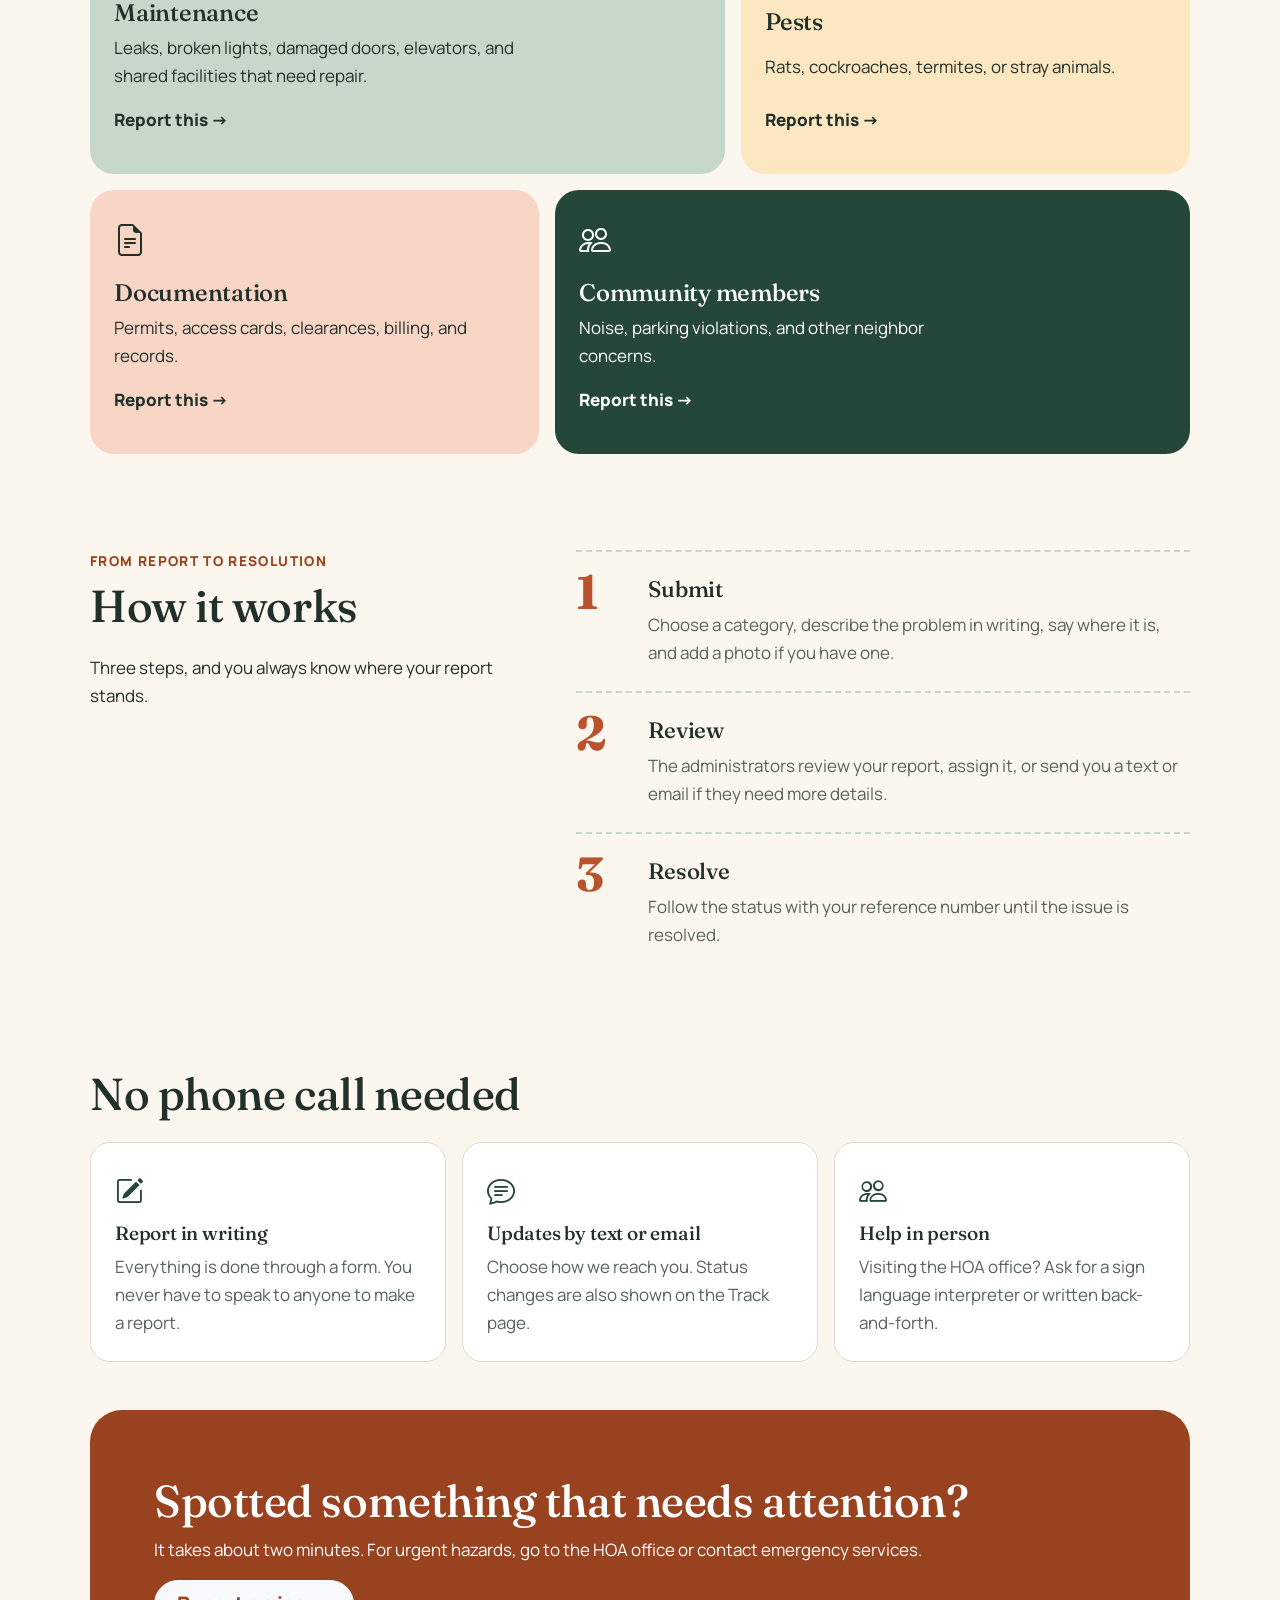
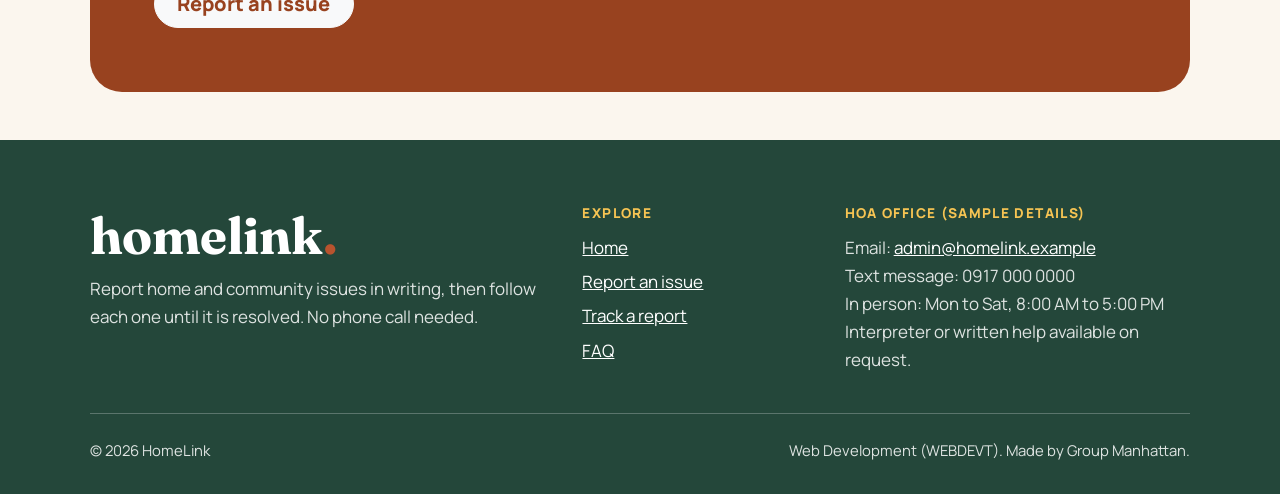
==== commit 4db4e940: "ERRR TEST COMMIT" ====
--- a/index.html
+++ b/index.html
@@ -1,127 +1,231 @@
 <!doctype html>
 <html lang="en">
-  <head>
+<head>
     <meta charset="utf-8">
     <meta name="viewport" content="width=device-width, initial-scale=1">
-    <meta name="theme-color" content="#f7f7f2">
-    <meta name="description" content="A community space to check suspicious links and messages before they spread." >
-    <title>HomeLink | A Citizen Reporting Website </title>
-
-    <!-- Bootstrap supplies the responsive layout and common interface styles. -->
+    <meta name="theme-color" content="#24473a">
+    <meta name="description" content="Report maintenance, pest, documentation, and community concerns to your residential administrators in writing and track them.">
+    <title>HomeLink | Report and track community issues</title>
+
     <link href="https://cdn.jsdelivr.net/npm/bootstrap@5.3.3/dist/css/bootstrap.min.css" rel="stylesheet" integrity="sha384-QWTKZyjpPEjISv5WaRU9OFeRpok6YctnYmDr5pNlyT2bRjXh0JMhjY6hW+ALEwIH" crossorigin="anonymous">
     <link rel="stylesheet" href="https://cdn.jsdelivr.net/npm/bootstrap-icons@1.11.3/font/bootstrap-icons.min.css">
-    <!-- A display font paired with a readable body font gives the page its own voice. -->
     <link rel="preconnect" href="https://fonts.googleapis.com">
     <link rel="preconnect" href="https://fonts.gstatic.com" crossorigin>
-    <link href="https://fonts.googleapis.com/css2?family=DM+Sans:wght@400;500;600;700&family=Space+Grotesk:wght@500;600;700&display=swap" rel="stylesheet">
-    <link rel="stylesheet" href="styles/index.css">
-    <link rel="stylesheet" href="styles/menu.css">
-    <link rel="stylesheet" href="styles/hero.css">
-    <link rel="stylesheet" href="styles/report-lookup.css">
-    <link rel="stylesheet" href="styles/scams.css">
-    <link rel="stylesheet" href="styles/how-it-works.css">
-    <link rel="stylesheet" href="styles/volunteer.css">
-    <link rel="stylesheet" href="styles/agencies.css">
-    <link rel="stylesheet" href="styles/footer.css">
-    <script src="scripts/hero.js" defer></script>
+    <link href="https://fonts.googleapis.com/css2?family=Fraunces:ital,opsz,wght@0,9..144,600;0,9..144,700;1,9..144,600&family=Manrope:wght@400;500;600;700;800&display=swap" rel="stylesheet">
+    <link rel="stylesheet" href="styles/base.css">
+    <link rel="stylesheet" href="styles/home.css">
     <script src="scripts/menu.js" defer></script>
     <script src="scripts/report-lookup.js" defer></script>
-    <script src="scripts/volunteer.js" defer></script>
-  </head>
-  <body>
-    <!-- A sticky header keeps the main actions close while the page is in view. -->
-    <header class="navbar navbar-expand-md sticky-top bg-light px-3 px-lg-5">
-      <div class="container-fluid">
-      <a class="navbar-brand d-flex align-items-center gap-2 mb-0" href="#home" aria-label="Suri home">
-        <span class="brand-mark" aria-hidden="true">H</span>
-        <span class="brand-name fs-4 fw-bold">HomeLink<span class="brand-period">.</span></span>
-      </a>
-
-      <button class="navbar-toggler" type="button" aria-label="Open navigation menu" aria-expanded="false" aria-controls="site-navigation">
-        <span class="navbar-toggler-icon" aria-hidden="true"></span>
-      </button>
-
-      <nav class="collapse navbar-collapse justify-content-md-end" id="site-navigation" aria-label="Main navigation">
-        <div class="navbar-nav align-items-md-center gap-md-5">
-          <a class="nav-link active" href="#home" aria-current="page">Home</a>
-          <a class="nav-link" href="#how-it-works">About</a>
-          <a class="nav-link" href="#volunteer">Volunteer</a>
-          <a class="btn btn-outline-dark ms-md-2" href="report.html">Report <span aria-hidden="true">↗</span></a>
-        </div>
-      </nav>
-      </div>
+</head>
+<body>
+    <a class="skip-link" href="#main">Skip to main content</a>
+
+    <header class="site-header">
+        <nav class="navbar navbar-expand-md" aria-label="Main">
+            <a class="navbar-brand" href="index.html" aria-label="HomeLink home page">
+                <span class="brand-mark" aria-hidden="true"><i class="bi bi-house-heart-fill"></i></span>
+                <span class="brand-name">homelink<span class="brand-period">.</span></span>
+            </a>
+            <button class="navbar-toggler border-0" type="button" aria-label="Open navigation menu" aria-expanded="false" aria-controls="site-navigation">
+                <span class="navbar-toggler-icon" aria-hidden="true"></span>
+            </button>
+            <ul class="navbar-nav navbar-collapse collapse ms-md-auto justify-content-md-end align-items-md-center gap-md-1" id="site-navigation">
+                <li class="nav-item"><a class="nav-link" href="index.html" aria-current="page">Home</a></li>
+                <li class="nav-item"><a class="nav-link" href="index.html#how-it-works">How it works</a></li>
+                <li class="nav-item"><a class="nav-link" href="faq.html">FAQ</a></li>
+                <li class="nav-item"><a class="nav-link" href="track.html">Track</a></li>
+                <li class="nav-item"><a class="btn btn-clay ms-md-2" href="report.html">Report an issue</a></li>
+            </ul>
+        </nav>
     </header>
 
-    <main>
-      <!-- The hero fills the space below the header and uses a photo selected in scripts/hero.js. -->
-      <section class="hero d-flex align-items-center position-relative overflow-hidden" id="home" aria-labelledby="hero-title">
-        <div class="container position-relative">
-          <div class="row g-5 align-items-center">
-            <div class="col-lg-8 hero-content">
-              <p class="hero-eyebrow d-flex align-items-center gap-2 fw-bold mb-3"><span class="eyebrow-dot" aria-hidden="true"></span> A Citizen Reporting Website</p>
-              <h1 class="hero-title fw-semibold mb-0" id="hero-title">See something wrong?<br><span>I-HomeLink natin.</span></h1>
-              <p class="hero-description lead my-4">Connect with your community by reporting concerns and keeping everyone informed.</p>
-              <a class="btn btn-primary d-inline-flex align-items-center gap-4" href="report.html">Report an issue <span aria-hidden="true">↗</span></a>
-              <p class="hero-note small mt-4 mb-0"><span aria-hidden="true">✳</span> Speak up. Make a difference.</p>
-            </div>
-            <div class="col-lg-4">
-              <aside class="report-lookup" id="report" aria-labelledby="report-lookup-title">
-                <h2 class="report-lookup-title" id="report-lookup-title">Already submitted a report?</h2>
-                <p class="report-lookup-copy">Enter your report number to check its status.</p>
-                <form id="report-lookup-form">
-                  <label class="form-label" for="report-number">Report number</label>
-                  <input class="form-control mb-3" id="report-number" name="report-number" type="text" placeholder="e.g. SR-2026-001" autocomplete="off" required>
-                  <button class="btn btn-primary w-100" type="submit">Check report status <span aria-hidden="true">→</span></button>
-                  <p class="report-lookup-feedback small mt-3 mb-0" id="report-lookup-feedback" role="status" aria-live="polite" hidden></p>
-                </form>
-              </aside>
-            </div>
-          </div>
-        </div>
-        <p class="photo-credit position-absolute bottom-0 end-0 small m-3">Every concern counts.</p>
-      </section>
-
-      <section class="how-it-works py-5" id="how-it-works" aria-labelledby="how-it-works-title">
-        <div class="container py-lg-4">
-          <div class="how-heading mb-5">
-            <p class="how-kicker text-uppercase fw-bold mb-2">From submission to results</p>
-            <h2 class="how-title mb-3" id="how-it-works-title">How it works</h2>
-            <p class="how-intro mb-0">Submit suspicious content, get an AI-assisted analysis, and review the findings.</p>
-          </div>
-
-          <div class="how-steps row g-4 position-relative">
-            <div class="col-md-4">
-              <article class="how-step">
-                <span class="step-number">01</span>
-                <h3 class="step-title">Submit</h3>
-                <p class="step-description mb-0">Send a suspicious link or text message, or upload a screenshot of what you received.</p>
-              </article>
-            </div>
-            <div class="col-md-4">
-              <article class="how-step">
-                <span class="step-number">02</span>
-                <h3 class="step-title">Analyze</h3>
-                <p class="step-description mb-0">AI examines the submitted text or screenshot and compares it with known and similar reports in the database.</p>
-              </article>
-            </div>
-            <div class="col-md-4">
-              <article class="how-step">
-                <span class="step-number">03</span>
-                <h3 class="step-title">Review</h3>
-                <p class="step-description mb-0">Read the analysis, see relevant matches, and follow the suggested next steps.</p>
-              </article>
-            </div>
-          </div>
-        </div>
-      </section>
-
+    <main id="main">
+        <section class="hero" id="home" aria-labelledby="hero-title">
+            <figure class="hero-figure">
+                <img src="assets/hero.svg" alt="Illustration of a residential neighborhood at sunset: rows of houses with warm glowing windows, apartment towers behind them, and trees along a quiet street under a pink and orange sky." width="1600" height="900">
+            </figure>
+            <p class="hero-badge"><i class="bi bi-geo-alt-fill" aria-hidden="true"></i> Your residential community</p>
+            <h1 class="hero-title" id="hero-title">A well-kept home starts with <em>one report.</em></h1>
+            <p class="hero-copy">Tell your administrators about leaks, pests, paperwork, or neighbor concerns in writing, then follow the fix from start to finish.</p>
+            <p class="hero-actions">
+                <a class="btn btn-clay btn-lg" href="report.html">Submit a report</a>
+                <a class="btn btn-ghost btn-lg" href="track.html">Track my report</a>
+            </p>
+        </section>
+
+        <section class="quick" aria-labelledby="quick-title">
+            <h2 id="quick-title">Start with what’s wrong</h2>
+            <ul class="chips">
+                <li><a href="report.html?category=Maintenance"><i class="bi bi-tools" aria-hidden="true"></i>Maintenance</a></li>
+                <li><a href="report.html?category=Pests"><i class="bi bi-bug" aria-hidden="true"></i>Pests</a></li>
+                <li><a href="report.html?category=Documentation"><i class="bi bi-file-earmark-text" aria-hidden="true"></i>Documentation</a></li>
+                <li><a href="report.html?category=Community%20members"><i class="bi bi-people" aria-hidden="true"></i>Community members</a></li>
+            </ul>
+            <form class="lookup" id="report-lookup-form" role="search" aria-labelledby="lookup-title" novalidate>
+                <h3 id="lookup-title">Already reported?</h3>
+                <label class="form-label" for="report-number">Reference number</label>
+                <p class="input-group mb-0">
+                    <input class="form-control" id="report-number" name="report-number" type="text" placeholder="e.g. HL-2026-001" autocomplete="off" required aria-describedby="report-lookup-feedback">
+                    <button class="btn btn-forest" type="submit">Check</button>
+                </p>
+                <p class="lookup-feedback" id="report-lookup-feedback" role="status" hidden></p>
+            </form>
+        </section>
+
+        <section class="wrap" aria-labelledby="updates-title">
+            <h2 class="section-title" id="updates-title">What’s happening around the community</h2>
+            <p><span class="pill">Sample data</span> These updates are examples for the demo.</p>
+            <ul class="updates" tabindex="0" aria-label="Sample community updates, scrolls sideways">
+                <li>
+                    <article class="update-card">
+                        <p class="pill is-verdict">In progress</p>
+                        <h3>Maintenance</h3>
+                        <p>Two lights on parking level 1 are being replaced.</p>
+                        <time datetime="2026-11-03">Nov 3, 2026</time>
+                    </article>
+                </li>
+                <li>
+                    <article class="update-card">
+                        <p class="pill ">Under review</p>
+                        <h3>Pests</h3>
+                        <p>The cockroach report near the garbage room is with the administrators.</p>
+                        <time datetime="2026-11-02">Nov 2, 2026</time>
+                    </article>
+                </li>
+                <li>
+                    <article class="update-card">
+                        <p class="pill is-warn">Needs more information</p>
+                        <h3>Community members</h3>
+                        <p>A noise report needs the unit number to continue.</p>
+                        <time datetime="2026-11-01">Nov 1, 2026</time>
+                    </article>
+                </li>
+                <li>
+                    <article class="update-card">
+                        <p class="pill is-verdict">Resolved</p>
+                        <h3>Maintenance</h3>
+                        <p>Elevator 2 was serviced and tested.</p>
+                        <time datetime="2026-10-28">Oct 28, 2026</time>
+                    </article>
+                </li>
+            </ul>
+        </section>
+
+        <section class="wrap" id="categories" aria-labelledby="cat-title">
+            <h2 class="section-title" id="cat-title">What can we help you report?</h2>
+            <ul class="bento">
+                <li>
+                    <article class="tile">
+                        <i class="bi bi-tools" aria-hidden="true"></i>
+                        <h3><a class="stretched-link" href="report.html?category=Maintenance">Maintenance<span class="visually-hidden">: start a report</span></a></h3>
+                        <p>Leaks, broken lights, damaged doors, elevators, and shared facilities that need repair.</p>
+                        <p class="go" aria-hidden="true">Report this →</p>
+                    </article>
+                </li>
+                <li>
+                    <article class="tile">
+                        <i class="bi bi-bug" aria-hidden="true"></i>
+                        <h3><a class="stretched-link" href="report.html?category=Pests">Pests<span class="visually-hidden">: start a report</span></a></h3>
+                        <p>Rats, cockroaches, termites, or stray animals.</p>
+                        <p class="go" aria-hidden="true">Report this →</p>
+                    </article>
+                </li>
+                <li>
+                    <article class="tile">
+                        <i class="bi bi-file-earmark-text" aria-hidden="true"></i>
+                        <h3><a class="stretched-link" href="report.html?category=Documentation">Documentation<span class="visually-hidden">: start a report</span></a></h3>
+                        <p>Permits, access cards, clearances, billing, and records.</p>
+                        <p class="go" aria-hidden="true">Report this →</p>
+                    </article>
+                </li>
+                <li>
+                    <article class="tile">
+                        <i class="bi bi-people" aria-hidden="true"></i>
+                        <h3><a class="stretched-link" href="report.html?category=Community%20members">Community members<span class="visually-hidden">: start a report</span></a></h3>
+                        <p>Noise, parking violations, and other neighbor concerns.</p>
+                        <p class="go" aria-hidden="true">Report this →</p>
+                    </article>
+                </li>
+            </ul>
+        </section>
+
+        <section class="wrap how" id="how-it-works" aria-labelledby="how-title">
+            <header>
+                <p class="page-kicker">From report to resolution</p>
+                <h2 class="section-title" id="how-title">How it works</h2>
+                <p>Three steps, and you always know where your report stands.</p>
+            </header>
+            <ol class="steps">
+                <li><h3>Submit</h3><p>Choose a category, describe the problem in writing, say where it is, and add a photo if you have one.</p></li>
+                <li><h3>Review</h3><p>The administrators review your report, assign it, or send you a text or email if they need more details.</p></li>
+                <li><h3>Resolve</h3><p>Follow the status with your reference number until the issue is resolved.</p></li>
+            </ol>
+        </section>
+
+        <section class="wrap" aria-labelledby="comms-title">
+            <h2 class="section-title" id="comms-title">No phone call needed</h2>
+            <ul class="comms-list">
+                <li>
+                    <article>
+                        <i class="bi bi-pencil-square" aria-hidden="true"></i>
+                        <h3>Report in writing</h3>
+                        <p>Everything is done through a form. You never have to speak to anyone to make a report.</p>
+                    </article>
+                </li>
+                <li>
+                    <article>
+                        <i class="bi bi-chat-text" aria-hidden="true"></i>
+                        <h3>Updates by text or email</h3>
+                        <p>Choose how we reach you. Status changes are also shown on the Track page.</p>
+                    </article>
+                </li>
+                <li>
+                    <article>
+                        <i class="bi bi-people" aria-hidden="true"></i>
+                        <h3>Help in person</h3>
+                        <p>Visiting the HOA office? Ask for a sign language interpreter or written back-and-forth.</p>
+                    </article>
+                </li>
+            </ul>
+        </section>
+
+        <aside class="cta-band" aria-labelledby="cta-title">
+            <section>
+                <h2 id="cta-title">Spotted something that needs attention?</h2>
+                <p>It takes about two minutes. For urgent hazards, go to the HOA office or contact emergency services.</p>
+            </section>
+            <a class="btn btn-light btn-lg" href="report.html">Report an issue</a>
+        </aside>
     </main>
 
-    <footer class="site-footer py-4">
-      <div class="container d-flex flex-column flex-sm-row justify-content-between align-items-sm-center gap-2">
-        <p class="footer-copyright mb-0">&copy; 2026 Suri</p>
-        <p class="footer-notice mb-0">This is intended for Web Development (WEBDEVT) demo purposes only.</p>
-      </div>
+    <footer class="site-footer">
+        <section aria-labelledby="footer-about">
+            <h2 class="visually-hidden" id="footer-about">About HomeLink</h2>
+            <p class="footer-wordmark">homelink<span class="brand-period">.</span></p>
+            <p>Report home and community issues in writing, then follow each one until it is resolved. No phone call needed.</p>
+        </section>
+        <nav aria-labelledby="footer-explore">
+            <h2 class="footer-heading" id="footer-explore">Explore</h2>
+            <ul>
+                <li><a href="index.html">Home</a></li>
+                <li><a href="report.html">Report an issue</a></li>
+                <li><a href="track.html">Track a report</a></li>
+                <li><a href="faq.html">FAQ</a></li>
+            </ul>
+        </nav>
+        <section aria-labelledby="footer-contact">
+            <h2 class="footer-heading" id="footer-contact">HOA office (sample details)</h2>
+            <address>
+                Email: <a href="mailto:admin@homelink.example">admin@homelink.example</a><br>
+                Text message: 0917 000 0000<br>
+                In person: Mon to Sat, <time datetime="08:00">8:00 AM</time> to <time datetime="17:00">5:00 PM</time><br>
+                Interpreter or written help available on request.
+            </address>
+        </section>
+        <p class="footer-legal">
+            <small>&copy; 2026 HomeLink</small>
+            <small>Web Development (WEBDEVT). Made by Group Manhattan.</small>
+        </p>
     </footer>
-  </body>
-</html>+</body>
+</html>
--- a/styles/base.css
+++ b/styles/base.css
@@ -0,0 +1,86 @@
+:root {
+  --forest: #24473a;
+  --sage: #e4ede4;
+  --sage-2: #c5d8c9;
+  --cream: #fbf6ee;
+  --clay: #b8532e;
+  --clay-dark: #98421f;
+  --sun: #f6c453;
+  --ink: #22302a;
+  --muted: #55645c;
+  --line: #e3dccd;
+  --display-font: "Fraunces", Georgia, serif;
+  --bs-body-font-family: "Manrope", system-ui, sans-serif;
+  --bs-body-color: var(--ink);
+  --bs-body-bg: var(--cream);
+}
+
+[hidden] { display: none !important; }
+html { scroll-behavior: smooth; }
+body { font-size: 1.0625rem; line-height: 1.65; }
+h1, h2, h3, h4 { font-family: var(--display-font); letter-spacing: -0.01em; }
+a { color: var(--clay-dark); }
+:focus-visible { outline: 3px solid var(--sun); outline-offset: 2px; }
+ul, ol { padding-left: 0; list-style: none; }
+
+.skip-link { position: absolute; z-index: 200; top: -5rem; left: 1rem; padding: 0.75rem 1.25rem; border-radius: 999px; background: var(--forest); color: #fff; font-weight: 800; }
+.skip-link:focus { top: 1rem; color: #fff; }
+
+.wrap { width: min(1100px, calc(100% - 2rem)); margin-inline: auto; padding-block: 3rem; }
+
+.site-header { position: sticky; top: 0; z-index: 100; height: 0; }
+.site-header .navbar {
+  position: absolute; top: 12px; left: 50%; transform: translateX(-50%);
+  width: min(1120px, calc(100% - 24px)); padding: 0.45rem 0.6rem 0.45rem 1.1rem;
+  border: 1px solid rgb(36 71 58 / 14%); border-radius: 999px;
+  background: rgb(251 246 238 / 92%); backdrop-filter: blur(12px);
+  box-shadow: 0 10px 30px rgb(20 30 25 / 14%);
+}
+.navbar-brand { display: flex; align-items: center; gap: 0.5rem; margin: 0 0.75rem 0 0; padding: 0; text-decoration: none; }
+.brand-mark { display: grid; width: 36px; aspect-ratio: 1; place-items: center; border-radius: 12px; background: var(--forest); color: var(--sun); }
+.brand-name { color: var(--forest); font: 700 1.5rem var(--display-font); }
+.brand-period { color: var(--clay); }
+.nav-link { border-radius: 999px; padding: 0.5rem 0.9rem !important; color: var(--ink); font-weight: 700; }
+.nav-link:hover { background: var(--sage); }
+.nav-link[aria-current="page"] { background: var(--sage); color: var(--forest); text-decoration: underline; text-underline-offset: 6px; }
+@media (max-width: 767.98px) {
+  .site-header .navbar { border-radius: 26px; }
+  .navbar-nav { padding: 0.5rem 0 0.75rem; }
+  .navbar-nav .btn { margin-top: 0.5rem; }
+}
+
+.btn { min-height: 46px; border-radius: 999px; padding-inline: 1.4rem; font-weight: 800; }
+.btn-clay { --bs-btn-color: #fff; --bs-btn-bg: var(--clay); --bs-btn-border-color: var(--clay); --bs-btn-hover-color: #fff; --bs-btn-hover-bg: var(--clay-dark); --bs-btn-hover-border-color: var(--clay-dark); }
+.btn-forest { --bs-btn-color: #fff; --bs-btn-bg: var(--forest); --bs-btn-border-color: var(--forest); --bs-btn-hover-color: #fff; --bs-btn-hover-bg: #183228; --bs-btn-hover-border-color: #183228; }
+.btn-ghost { --bs-btn-color: #fff; --bs-btn-border-color: rgb(255 255 255 / 80%); --bs-btn-hover-color: var(--forest); --bs-btn-hover-bg: #fff; --bs-btn-hover-border-color: #fff; }
+
+.pill, .track-status { display: inline-block; padding: 0.3rem 0.85rem; border-radius: 999px; background: var(--sage); color: var(--forest); font-size: 0.85rem; font-weight: 800; }
+.pill::before, .track-status::before { content: "○ "; }
+.is-verdict::before { content: "✓ "; }
+.is-warn::before { content: "! "; }
+.is-bad::before { content: "✕ "; }
+.is-warn { background: #fff0cf; color: #6d4a07; }
+.is-bad { background: #fbe3dc; color: #8a2a1a; }
+.is-verdict { background: #d6ecd9; color: #17502b; }
+
+.page-band { padding: 8.5rem max(1rem, calc((100% - 1100px) / 2)) 3rem; background: linear-gradient(180deg, var(--sage), var(--cream)); }
+.page-kicker { margin: 0 0 0.5rem; color: var(--clay-dark); font-size: 0.85rem; font-weight: 800; letter-spacing: 0.1em; text-transform: uppercase; }
+.page-title { margin-bottom: 1rem; font-size: clamp(2.2rem, 5vw, 3.6rem); line-height: 1.05; }
+.page-copy { max-width: 580px; margin: 0; color: var(--muted); font-size: 1.1rem; }
+
+.form-control, .form-select { min-height: 48px; border-radius: 12px; border-color: #8a8577; }
+textarea.form-control { min-height: 120px; }
+.form-label { font-weight: 800; }
+.invalid-feedback { font-weight: 700; font-size: 0.95rem; }
+.invalid-feedback::before { content: "⚠ "; }
+
+.site-footer { display: grid; grid-template-columns: 2fr 1fr 1.5fr; gap: 2rem; padding: 4rem max(1rem, calc((100% - 1100px) / 2)) 2rem; background: var(--forest); color: rgb(255 255 255 / 85%); }
+.site-footer a { color: #fff; }
+.footer-wordmark { margin: 0 0 0.5rem; color: #fff; font: 700 clamp(2rem, 6vw, 3.2rem) var(--display-font); }
+.footer-heading { margin-bottom: 0.75rem; color: var(--sun); font: 800 0.85rem var(--bs-body-font-family); letter-spacing: 0.1em; text-transform: uppercase; }
+.site-footer li + li { margin-top: 0.4rem; }
+.site-footer address { margin: 0; }
+.footer-legal { display: flex; flex-wrap: wrap; justify-content: space-between; gap: 0.5rem; grid-column: 1 / -1; margin: 0; padding-top: 1.5rem; border-top: 1px solid rgb(255 255 255 / 25%); }
+@media (max-width: 767.98px) { .site-footer { grid-template-columns: 1fr; } }
+
+@media (prefers-reduced-motion: reduce) { html { scroll-behavior: auto; } * { transition: none !important; animation: none !important; } }
--- a/styles/home.css
+++ b/styles/home.css
@@ -0,0 +1,69 @@
+.hero { position: relative; isolation: isolate; display: flex; flex-direction: column; align-items: center; min-height: 92svh; padding: 9rem 1rem 16rem; overflow: hidden; background: #2b3a5c; color: #fff; text-align: center; }
+.hero-figure { position: absolute; z-index: -1; inset: 0; margin: 0; }
+.hero-figure img { display: block; width: 100%; height: 100%; object-fit: cover; object-position: center bottom; }
+.hero-figure::after { position: absolute; inset: 0; background: linear-gradient(180deg, rgb(20 28 50 / 60%), rgb(20 28 50 / 12%) 55%, transparent); content: ""; }
+.hero-badge { display: inline-flex; gap: 0.5rem; align-items: center; margin: 0 0 1.25rem; padding: 0.4rem 1rem; border: 1px solid rgb(255 255 255 / 45%); border-radius: 999px; background: rgb(255 255 255 / 14%); font-weight: 800; font-size: 0.9rem; }
+.hero-title { max-width: 860px; margin: 0 auto 1rem; font-size: clamp(2.5rem, 7vw, 5rem); font-weight: 700; line-height: 1.04; }
+.hero-title em { color: var(--sun); font-style: italic; }
+.hero-copy { max-width: 560px; margin: 0 auto 1.75rem; font-size: 1.15rem; }
+.hero-actions { display: flex; flex-wrap: wrap; justify-content: center; gap: 1rem; margin: 0; }
+
+.quick { position: relative; z-index: 2; display: grid; grid-template-columns: 7fr 5fr; grid-template-areas: "title lookup" "chips lookup"; gap: 1rem 2rem; width: min(1100px, calc(100% - 2rem)); margin: -9rem auto 0; padding: clamp(1.25rem, 3vw, 2rem); border-radius: 28px; background: #fff; box-shadow: 0 24px 60px rgb(36 71 58 / 20%); }
+.quick h2 { grid-area: title; margin: 0; font-size: 1.5rem; }
+.chips { display: grid; grid-area: chips; grid-template-columns: 1fr 1fr; gap: 0.5rem; margin: 0; }
+.chips a { display: flex; align-items: center; gap: 0.75rem; min-height: 56px; padding: 0.6rem 0.9rem; border: 1.5px solid var(--line); border-radius: 16px; color: var(--ink); font-weight: 800; text-decoration: none; }
+.chips a:hover { border-color: var(--clay); }
+.chips i { display: grid; width: 36px; aspect-ratio: 1; place-items: center; border-radius: 10px; background: var(--sage); color: var(--forest); }
+.lookup { grid-area: lookup; padding: 1.25rem; border-radius: 20px; background: var(--sage); }
+.lookup h3 { font-size: 1.25rem; }
+.lookup-feedback { margin: 0.5rem 0 0; color: var(--clay-dark); font-weight: 700; }
+@media (max-width: 991.98px) { .quick { grid-template-areas: "title" "chips" "lookup"; grid-template-columns: 1fr; } }
+
+.section-title { margin-bottom: 1.5rem; font-size: clamp(1.9rem, 4vw, 2.8rem); line-height: 1.1; }
+
+.updates { display: flex; gap: 1rem; margin: 0; padding-bottom: 0.75rem; overflow-x: auto; scroll-snap-type: x mandatory; }
+.updates li { flex: 0 0 min(300px, 80%); scroll-snap-align: start; }
+.update-card { height: 100%; padding: 1.25rem; border: 1px solid var(--line); border-radius: 20px; background: #fff; }
+.update-card h3 { margin: 0.75rem 0 0.5rem; font-size: 1.15rem; }
+.update-card p { margin: 0 0 0.5rem; color: var(--muted); }
+.update-card time { color: var(--muted); font-size: 0.85rem; }
+
+.bento { display: grid; grid-template-columns: repeat(12, 1fr); gap: 1rem; margin: 0; }
+.bento li { display: flex; }
+.tile { position: relative; display: flex; flex: 1; flex-direction: column; justify-content: space-between; min-height: 220px; padding: 1.5rem; border-radius: 24px; }
+.tile i { font-size: 2rem; }
+.tile h3 { margin: 0.75rem 0 0.4rem; font-size: 1.5rem; }
+.tile h3 a { color: inherit; text-decoration: none; }
+.tile h3 a:hover { text-decoration: underline; }
+.tile p { margin: 0 0 1rem; max-width: 40ch; }
+.tile .go { font-weight: 800; }
+.bento li:nth-child(1) { grid-column: span 7; }
+.bento li:nth-child(2) { grid-column: span 5; }
+.bento li:nth-child(3) { grid-column: span 5; }
+.bento li:nth-child(4) { grid-column: span 7; }
+.bento li:nth-child(1) .tile { background: var(--sage-2); }
+.bento li:nth-child(2) .tile { background: #fde7c0; }
+.bento li:nth-child(3) .tile { background: #f9d5c6; }
+.bento li:nth-child(4) .tile { background: var(--forest); color: #fff; }
+@media (max-width: 767.98px) { .bento li:nth-child(n) { grid-column: span 12; } .tile { min-height: 0; } }
+
+.how { display: grid; grid-template-columns: 5fr 7fr; gap: 3rem; }
+.how > header { align-self: start; }
+.steps { margin: 0; counter-reset: step; }
+.steps li { position: relative; padding: 1.5rem 0 1.5rem 4.5rem; border-top: 2px dashed var(--sage-2); counter-increment: step; }
+.steps li::before { position: absolute; top: 1rem; left: 0; color: var(--clay); font: 700 3rem/1 var(--display-font); content: counter(step); }
+.steps h3 { font-size: 1.4rem; }
+.steps p { margin: 0; color: var(--muted); }
+@media (min-width: 992px) { .how > header { position: sticky; top: 110px; } }
+@media (max-width: 991.98px) { .how { grid-template-columns: 1fr; gap: 1rem; } }
+
+.comms-list { display: grid; grid-template-columns: repeat(auto-fit, minmax(240px, 1fr)); gap: 1rem; margin: 0; }
+.comms-list article { height: 100%; padding: 1.5rem; border: 1px solid var(--line); border-radius: 20px; background: #fff; }
+.comms-list i { color: var(--forest); font-size: 1.75rem; }
+.comms-list h3 { margin: 0.5rem 0; font-size: 1.2rem; }
+.comms-list p { margin: 0; color: var(--muted); }
+
+.cta-band { display: flex; flex-wrap: wrap; align-items: center; justify-content: space-between; gap: 1rem; width: min(1100px, calc(100% - 2rem)); margin: 0 auto 3rem; padding: clamp(2rem, 6vw, 4rem); border-radius: 32px; background: var(--clay-dark); color: #fff; }
+.cta-band h2 { margin-bottom: 0.5rem; font-size: clamp(1.8rem, 4vw, 2.8rem); }
+.cta-band p { margin: 0; }
+.cta-band .btn-light { color: var(--clay-dark); }
